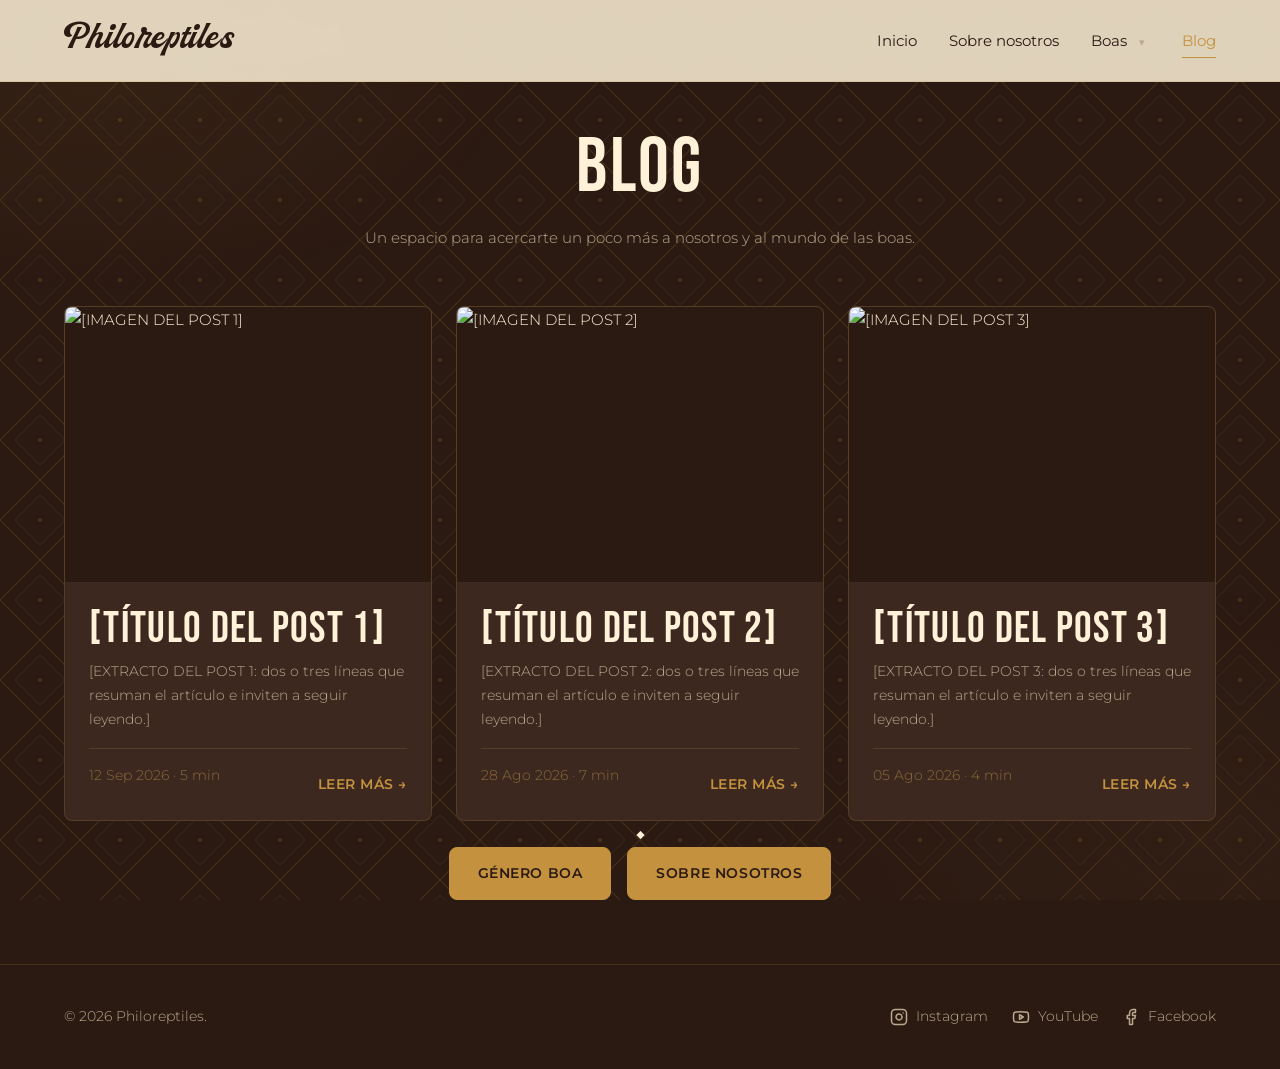
==== blog.html @ c7eabc6e "Initial commit" ====
<!DOCTYPE html>
<html lang="es">
<head>
<meta charset="UTF-8">
<meta name="viewport" content="width=device-width, initial-scale=1.0">
<title>Blog — Philoreptiles</title>
<meta name="description" content="Artículos de divulgación sobre el género Boa: taxonomía, comportamiento y fotografía de campo.">

<link rel="stylesheet" href="./css/design.css">
<link rel="stylesheet" href="./css/styles.css">
<link rel="icon" type="image/png" href="../img/favicon.png">

<style>
/* ==========================================================================
   Estilos específicos de blog.html — lo que no cubren design.css/styles.css
   ========================================================================== */

/* Línea de metadatos (fecha + tiempo de lectura) dentro de cada .card */
.card-meta {
  display: flex;
  align-items: center;
  justify-content: space-between;
  font-size: var(--fs-small);
  color: var(--accent-dim);
  border-top: 1px solid var(--border-subtle);
  padding-top: var(--space-xs);
  margin-top: var(--space-xs);
}

/*Botones del final*/
.cta-close {
  text-align: center;
}

.cta-buttons {
  display: flex;
  justify-content: center;
  align-items: center;
  gap: var(--space-sm, 1rem);
  flex-wrap: wrap;
}

</style>
</head>
<body>

<header class="main-header">
  <div class="container header-content">
    <a href="index.html" class="logo-text">Philoreptiles</a>
    <nav class="main-nav" id="main-nav">
      <ul>
        <li><a href="index.html">Inicio</a></li>
        <li><a href="sobre-nosotros.html">Sobre nosotros</a></li>
        <li class="dropdown">
          <a href="boas.html" class="nav-link">Boas</a>
          <button type="button" class="dropdown-toggle" aria-label="Abrir submenú de Boas" aria-expanded="false" aria-controls="dropdown-boas">
            <span class="arrow" aria-hidden="true">▾</span>
          </button>
          <ul class="dropdown-menu" id="dropdown-boas">
            <li><a href="boas/taxonomia.html">Taxonomía</a></li>
            <li><a href="boas/cuidados.html">Cuidados en cautiverio</a></li>
            <li><a href="boas/genetica.html">Genética</a></li>
            <li><a href="boas/morfos.html">Morfos</a></li>
            <li><a href="boas/legalidad.html">Legalidad</a></li>
          </ul>
        </li>
        <li><a href="blog.html" class="active">Blog</a></li>
      </ul>
    </nav>
    <button class="menu-toggle" aria-label="Abrir menú" aria-expanded="false">☰</button>
  </div>
</header>

<main>

  <!-- 1. HERO CORTO -->
  <section class="page-title reveal">
    <div class="container">
      <h1>Blog</h1>
      <p>Un espacio para acercarte un poco más a nosotros y al mundo de las boas.</p>
    </div>
  </section>

  <!-- 2. LISTA DE ARTÍCULOS -->
  <section>
    <div class="container">
      <div class="cards-grid stagger">

        <a href="./posts/post-1.html" class="card">
          <div class="card-image">
            <img src="https://picsum.photos/800/600?random=1" alt="[IMAGEN DEL POST 1]">
          </div>
          <div class="card-body">
            <h2>[TÍTULO DEL POST 1]</h2>
            <p>[EXTRACTO DEL POST 1: dos o tres líneas que resuman el artículo e inviten a seguir leyendo.]</p>
            <div class="card-meta">
              <span>12 Sep 2026 · 5 min</span>
              <span class="card-cta">Leer más →</span>
            </div>
          </div>
        </a>

        <a href="./posts/post-2.html" class="card">
          <div class="card-image">
            <img src="https://picsum.photos/800/600?random=2" alt="[IMAGEN DEL POST 2]">
          </div>
          <div class="card-body">
            <h2>[TÍTULO DEL POST 2]</h2>
            <p>[EXTRACTO DEL POST 2: dos o tres líneas que resuman el artículo e inviten a seguir leyendo.]</p>
            <div class="card-meta">
              <span>28 Ago 2026 · 7 min</span>
              <span class="card-cta">Leer más →</span>
            </div>
          </div>
        </a>

        <a href="./posts/post-3.html" class="card">
          <div class="card-image">
            <img src="https://picsum.photos/800/600?random=3" alt="[IMAGEN DEL POST 3]">
          </div>
          <div class="card-body">
            <h2>[TÍTULO DEL POST 3]</h2>
            <p>[EXTRACTO DEL POST 3: dos o tres líneas que resuman el artículo e inviten a seguir leyendo.]</p>
            <div class="card-meta">
              <span>05 Ago 2026 · 4 min</span>
              <span class="card-cta">Leer más →</span>
            </div>
          </div>
        </a>

      </div>
    </div>
  </section>

    <!-- 3. CIERRE CON LLAMADA A LA ACCIÓN -->
  <section class="cta-close reveal">
    <div class="container">
      <div class="block-separator" aria-hidden="true">◆</div>
      <div class="cta-buttons">
        <a href="boas.html" class="btn btn-primary">Género Boa</a>
        <a href="sobre-nosotros.html" class="btn btn-primary">Sobre nosotros</a>
      </div>
    </div>
  </section>

</main>

<footer class="main-footer">
  <div class="container footer-content">
    <p>© 2026 Philoreptiles.</p>
    <div class="social-links">
      <a href="https://www.instagram.com/philoreptiles/" rel="noopener noreferrer" target="_blank">
        <svg xmlns="http://www.w3.org/2000/svg" width="18" height="18" viewBox="0 0 24 24" fill="none" stroke="currentColor" stroke-width="2" stroke-linecap="round" stroke-linejoin="round" class="social-icon"><rect width="20" height="20" x="2" y="2" rx="5" ry="5"/><path d="M16 11.37A4 4 0 1 1 12.63 8 4 4 0 0 1 16 11.37z"/><line x1="17.5" x2="17.51" y1="6.5" y2="6.5"/></svg>
        Instagram
      </a>
      <a href="https://www.youtube.com/@philoreptiles" rel="noopener noreferrer" target="_blank">
        <svg xmlns="http://www.w3.org/2000/svg" width="18" height="18" viewBox="0 0 24 24" fill="none" stroke="currentColor" stroke-width="2" stroke-linecap="round" stroke-linejoin="round" class="social-icon"><path d="M2.5 17a24.12 24.12 0 0 1 0-10 2 2 0 0 1 1.4-1.4 49.56 49.56 0 0 1 16.2 0A2 2 0 0 1 21.5 7a24.12 24.12 0 0 1 0 10 2 2 0 0 1-1.4 1.4 49.56 49.56 0 0 1-16.2 0A2 2 0 0 1 2.5 17"/><polygon points="10 15 15 12 10 9 10 15"/></svg>
        YouTube
      </a>
      <a href="https://www.facebook.com/profile.php?id=61590517358268" rel="noopener noreferrer" target="_blank">
        <svg xmlns="http://www.w3.org/2000/svg" width="18" height="18" viewBox="0 0 24 24" fill="none" stroke="currentColor" stroke-width="2" stroke-linecap="round" stroke-linejoin="round" class="social-icon"><path d="M18 2h-3a5 5 0 0 0-5 5v3H7v4h3v8h4v-8h3l1-4h-4V7a1 1 0 0 1 1-1h3z"/></svg>
        Facebook
      </a>
    </div>
  </div>
</footer>

<script src="./js/main.js"></script>
</body>
</html>
---- css/design.css ----
@import url('https://fonts.googleapis.com/css2?family=Bebas+Neue&family=Montserrat:ital,wght@0,300;0,400;0,600;1,300&display=swap');

/* ==========================================================================
   FUENTE DE MARCA — Peach Club, solo para el logotipo "Philoreptiles"
   ========================================================================== */
@font-face {
  font-family: 'Peach Club';
  src: url('./PeachClub.ttf') format('truetype');
  font-weight: normal;
  font-style: normal;
  font-display: swap;
}

/* ==========================================================================
   === VARIABLES ===
   ========================================================================== */
:root {
  /* Colores */
  --bg: #2B1A12;
  --bg-elevated: #3D2820;
  --text: #FFF2D9;
  --text-muted: #B8A88C;
  --accent: #C4923E;
  --accent-dim: #8A6A3A;

  /* Derivados útiles */
  --border-subtle: rgba(196, 146, 62, 0.20);
  --border-strong: rgba(196, 146, 62, 0.45);
  --overlay: rgba(43, 26, 18, 0.75);
  --shadow-soft: 0 8px 24px rgba(0, 0, 0, 0.35);
  --shadow-strong: 0 16px 40px rgba(0, 0, 0, 0.55);

  /* Tipografía */
  --font-logo: 'Peach Club', 'Bebas Neue', sans-serif;
  --font-heading: 'Bebas Neue', sans-serif;
  --font-body: 'Montserrat', sans-serif;

  /* Espaciados (escala consistente) */
  --space-xs: 0.5rem;
  --space-sm: 1rem;
  --space-md: 1.5rem;
  --space-lg: 2.5rem;
  --space-xl: 4rem;
  --space-2xl: 6rem;

  /* Radios */
  --radius-sm: 4px;
  --radius-md: 8px;
  --radius-lg: 16px;

  /* Transiciones */
  --transition-fast: 0.2s ease;
  --transition-base: 0.3s ease;
  --transition-slow: 0.5s ease;

  /* Tipografía — tamaños fluidos */
  --fs-h1: clamp(2.5rem, 6vw, 5rem);
  --fs-h2: clamp(1.75rem, 3.5vw, 2.75rem);
  --fs-h3: clamp(1.25rem, 2.5vw, 1.75rem);
  --fs-body: clamp(0.95rem, 1.1vw, 1.05rem);
  --fs-small: 0.875rem;
}

/* ==========================================================================
   === RESET ===
   ========================================================================== */
*,
*::before,
*::after {
  box-sizing: border-box;
  margin: 0;
  padding: 0;
  min-width: 0;
}

/* ==========================================================================
   === FIX DE OVERFLOW HORIZONTAL ===
   Evita que el sitio se desborde lateralmente en móvil (hero, imágenes
   a sangre, contenedores flex/grid que no pueden encogerse por defecto).
   ========================================================================== */
html,
body {
  overflow-x: hidden;
  max-width: 100%;
}

html {
  scroll-behavior: smooth;
  -webkit-text-size-adjust: 100%;
}

body {
  position: relative;
  background-color: var(--bg);
  color: var(--text);
  font-family: var(--font-body);
  font-weight: 300;
  font-size: var(--fs-body);
  line-height: 1.7;
  min-height: 100vh;
  -webkit-font-smoothing: antialiased;
  text-rendering: optimizeLegibility;

  /* Textura de escamas, fija sobre todo el fondo */
  background-image: url("data:image/svg+xml,%3Csvg xmlns='http://www.w3.org/2000/svg' width='80' height='80' viewBox='0 0 80 80'%3E%3Cpath d='M40 0 L80 40 L40 80 L0 40 Z' fill='none' stroke='%23C4923E' stroke-opacity='0.15' stroke-width='1.2'/%3E%3Cpath d='M40 15 L65 40 L40 65 L15 40 Z' fill='none' stroke='%23FFF2D9' stroke-opacity='0.06' stroke-width='1'/%3E%3Ccircle cx='40' cy='40' r='2' fill='%23C4923E' fill-opacity='0.2'/%3E%3C/svg%3E");
  background-repeat: repeat;
  background-attachment: fixed;
}

/* Luz radial suave entre hojas, detrás de todo el contenido */
body::before {
  content: "";
  position: fixed;
  inset: 0;
  z-index: -1;
  pointer-events: none;
  background-image:
    radial-gradient(ellipse 55% 45% at 8% 6%, rgba(196, 146, 62, 0.07), transparent 60%),
    radial-gradient(ellipse 55% 45% at 94% 92%, rgba(138, 106, 58, 0.06), transparent 60%);
}

/* ==========================================================================
   === TIPOGRAFÍA BASE ===
   ========================================================================== */
h1, h2, h3, h4, h5, h6 {
  font-family: var(--font-heading);
  font-weight: 400;
  letter-spacing: 0.03em;
  text-transform: uppercase;
  line-height: 1.05;
  color: var(--text);
}

h1 { font-size: var(--fs-h1); }
h2 { font-size: var(--fs-h2); }
h3 { font-size: var(--fs-h3); }
h4 { font-size: 1.35rem; }
h5 { font-size: 1.1rem; }
h6 { font-size: 1rem; }

p {
  margin-bottom: var(--space-sm);
  max-width: 70ch;
}

a {
  color: var(--accent);
  text-decoration: none;
  transition: color var(--transition-fast);
}

a:hover {
  color: var(--text);
}

em, i {
  font-style: italic;
  font-family: var(--font-body);
  font-weight: 300;
}

strong, b {
  font-weight: 600;
  color: var(--text);
}

small {
  font-size: var(--fs-small);
}

blockquote {
  border-left: 3px solid var(--accent);
  padding-left: var(--space-md);
  margin: var(--space-md) 0;
  font-style: italic;
  color: var(--text-muted);
}

hr {
  border: none;
  border-top: 1px solid var(--border-subtle);
  margin: var(--space-lg) 0;
}

img {
  max-width: 100%;
  height: auto;
  display: block;
}

code, pre {
  font-family: 'Courier New', monospace;
  background: var(--bg-elevated);
  border-radius: var(--radius-sm);
  padding: 0.2em 0.4em;
  font-size: 0.9em;
}

::selection {
  background: var(--accent);
  color: var(--bg);
}

/* ==========================================================================
   === UTILIDADES MÍNIMAS ===
   ========================================================================== */
.container {
  max-width: 1200px;
  margin-inline: auto;
  padding-inline: var(--space-md);
}

.text-muted {
  color: var(--text-muted);
}

.text-accent {
  color: var(--accent);
}

.sr-only {
  position: absolute;
  width: 1px;
  height: 1px;
  padding: 0;
  margin: -1px;
  overflow: hidden;
  clip: rect(0, 0, 0, 0);
  white-space: nowrap;
  border: 0;
}
---- css/styles.css ----
/* ==========================================================================
   styles.css — Componentes reutilizables de Philoreptiles
   Depende de las variables y estilos base definidos en design.css,
   que debe cargarse ANTES que este archivo.
   ========================================================================== */

/* === NAVBAR === */
.main-header {
  position: fixed;
  top: 0;
  left: 0;
  width: 100%;
  z-index: 1000;
  /* Hueso — antes era chocolate translúcido (rgba(43,26,18,...)),
     que corresponde a --bg. Ahora usamos --text (#FFF2D9) en rgb
     literal porque rgba() no puede tomar un var() como componente. */
  background: rgba(255, 242, 217, 0.85);
  backdrop-filter: blur(10px);
  -webkit-backdrop-filter: blur(10px);
  border-bottom: 1px solid var(--border-subtle);
  transition: background-color var(--transition-base), box-shadow var(--transition-base);
}

.main-header.scrolled {
  background: rgba(255, 242, 217, 0.97);
  box-shadow: var(--shadow-soft);
}

.header-content {
  display: flex;
  justify-content: space-between;
  align-items: center;
  padding-block: 1rem;
}

.logo-text {
  font-family: var(--font-logo);
  color: var(--bg);
  font-size: 1.8rem;
  letter-spacing: 0.02em;
  text-transform: none;
  transition: color var(--transition-fast);
}

.logo-text:hover {
  color: var(--accent);
}

.main-nav > ul {
  display: flex;
  gap: 2rem;
  list-style: none;
  align-items: center;
}

.main-nav a {
  color: var(--text-muted);
  font-family: var(--font-body);
  font-weight: 400;
  font-size: 0.95rem;
  text-decoration: none;
  position: relative;
  padding: 0.5rem 0;
  transition: color var(--transition-fast);
}

.main-nav a:hover {
  color: var(--text);
}

.main-nav a.active {
  color: var(--accent);
}

.main-nav a.active::after {
  content: "";
  position: absolute;
  bottom: 0;
  left: 0;
  right: 0;
  height: 1px;
  background: var(--accent);
}

/* En desktop el nav vive directo sobre el banner (ahora hueso), sin
   panel propio de por medio, así que necesita texto oscuro. En móvil
   el <nav> se convierte en un panel flotante con fondo oscuro propio
   (más abajo, en NAVBAR — RESPONSIVE) y el texto claro original sigue
   funcionando ahí sin tocarlo. */
@media (min-width: 768px) {
  .main-nav a {
    color: var(--bg);
  }

  .main-nav a:hover {
    color: var(--accent-dim);
  }

  .main-nav a.active {
    color: var(--accent);
  }

  .dropdown-toggle {
    color: var(--bg);
  }

  .dropdown-toggle:hover,
  .dropdown-toggle[aria-expanded="true"] {
    color: var(--accent-dim);
  }
}

.dropdown {
  position: relative;
}

/* El <a> de texto ("Boas") y el <button> de la flecha son hermanos.
   Ambos inline-flex: se acomodan naturalmente uno junto al otro, como
   si fueran texto. El <ul class="dropdown-menu"> es un elemento de
   bloque normal (comportamiento por defecto de <ul>), así que cae
   SIEMPRE en su propia línea, debajo de ellos — sin necesidad de
   flex/flex-wrap en el <li> padre, que es lo que causaba el bug
   anterior (el submenú apareciendo al lado del texto). */
.dropdown > a.nav-link {
  display: inline-flex;
  align-items: center;
}

.dropdown-toggle {
  display: inline-flex;
  align-items: center;
  justify-content: center;
  background: transparent;
  border: none;
  font: inherit;
  padding: 0.5rem 0.3rem;
  margin-left: 0.2rem;
  color: var(--text-muted);
  cursor: pointer;
  transition: color var(--transition-fast);
}

.dropdown-toggle:hover,
.dropdown-toggle[aria-expanded="true"] {
  color: var(--accent);
}

.dropdown-toggle .arrow {
  font-size: 0.7em;
  display: inline-block;
  transition: transform var(--transition-fast);
}

.dropdown:hover .dropdown-toggle .arrow,
.dropdown.open .dropdown-toggle .arrow {
  transform: rotate(180deg);
}

/* === DROPDOWN MENU — base (una sola columna, siempre) === */
.dropdown-menu {
  list-style: none;
  margin: 0;
  padding: 0.5rem 0;
}

.dropdown-menu li {
  display: block;
  width: 100%;
}

.dropdown-menu a {
  display: block;
  padding: 0.7rem 1.4rem;
  color: var(--text-muted);
  font-size: 0.9rem;
  white-space: nowrap;
  transition: color var(--transition-fast), background-color var(--transition-fast);
}

.dropdown-menu a:hover {
  background: rgba(196, 146, 62, 0.10);
  color: var(--text);
}

.dropdown-menu a.active {
  color: var(--accent);
  font-weight: 600;
}

/* === DROPDOWN MENU — DESKTOP ===
   Panel flotante, una sola columna, alineado a la IZQUIERDA de
   ".dropdown" — es decir, arranca justo debajo de la palabra "Boas"
   (que es el primer hijo), no debajo de todo el bloque a+botón.
   Se abre con :hover sobre el <li> Y con la clase .open (click en
   el botón-flecha). El <a> de texto nunca controla la apertura. */
@media (min-width: 768px) {
  .dropdown-menu {
    position: absolute;
    top: 100%;
    left: 0;
    min-width: 240px;
    width: max-content;
    background: var(--bg-elevated);
    border: 1px solid var(--border-subtle);
    border-radius: var(--radius-md);
    box-shadow: var(--shadow-strong);
    z-index: 1001;
    opacity: 0;
    visibility: hidden;
    transform: translateY(-8px);
    transition: opacity var(--transition-base), visibility var(--transition-base), transform var(--transition-base);
  }

  .dropdown:hover .dropdown-menu,
  .dropdown.open .dropdown-menu {
    opacity: 1;
    visibility: visible;
    transform: translateY(0);
  }
}

/* === DROPDOWN MENU — MÓVIL ===
   Sin hover disponible: se abre/cierra ÚNICAMENTE con click en la
   flecha (clase .open añadida por JS). El <li class="dropdown">
   pasa a width:100% (en vez de encogerse al ancho de "Boas ▾" como
   los demás items) para que el submenú tenga todo el ancho del nav
   y no se comprima. Indentado y sin chrome pesado. */
@media (max-width: 767px) {
  .dropdown {
    width: 100%;
  }

  .dropdown-menu {
    position: static;
    min-width: 0;
    width: 100%;
    background: transparent;
    border: none;
    box-shadow: none;
    opacity: 1;
    visibility: visible;
    transform: none;
    display: none;
    margin-top: 0.25rem;
    padding-left: 1rem;
    border-left: 1px solid var(--border-subtle);
  }

  .dropdown.open .dropdown-menu {
    display: block;
  }

  .dropdown-menu a {
    white-space: normal;
  }
}

.menu-toggle {
  display: none;
  background: transparent;
  border: none;
  color: var(--bg);
  font-size: 1.5rem;
  cursor: pointer;
}

/* === NAVBAR — RESPONSIVE === */
@media (max-width: 767px) {
  /* El <nav> es hijo de .main-header (position: fixed), así que su
     contenedor de referencia es el propio header y NO el viewport.
     Por eso top: 100% arranca EXACTAMENTE en el borde inferior real del
     header, sin importar cuánto mida (no hay que estimar 64px, 68px, etc.
     y no hay que ajustar nada si el header cambia de altura).
     Con top: 0 el panel taparía el logo y el botón ☰ (que son texto
     oscuro sobre el fondo oscuro del panel), por eso no se usa.
     El alto es "100% del viewport menos la altura del header":
     el 100% dentro de calc() se resuelve contra el alto del header. */
  .main-nav {
    position: absolute;
    top: 100%;
    right: 0;
    z-index: 999; /* menor que .main-header (1000) */
    width: 80%;
    max-width: 320px;
    height: calc(100vh - 100%);  /* fallback */
    height: calc(100dvh - 100%); /* móviles con barra de navegador dinámica */
    background: var(--bg-elevated);
    border-left: 1px solid var(--border-subtle);
    padding: 2rem 1.5rem;
    padding-bottom: var(--space-lg);
    transform: translateX(100%);
    transition: transform var(--transition-base);
    overflow-y: auto;
  }

  .main-nav.open {
    transform: translateX(0);
  }

  .main-nav > ul {
    flex-direction: column;
    align-items: flex-start;
    gap: 1.5rem;
  }

  .menu-toggle {
    display: block;
  }
}

/* === FOOTER === */
.main-footer {
  background: var(--bg);
  border-top: 1px solid var(--border-subtle);
  padding-block: var(--space-lg);
  margin-top: var(--space-lg);
}

.footer-content {
  display: flex;
  flex-direction: column;
  gap: var(--space-sm);
  align-items: center;
  text-align: center;
}

@media (min-width: 768px) {
  .main-footer {
    margin-top: var(--space-xl);
  }

  .footer-content {
    flex-direction: row;
    justify-content: space-between;
    text-align: left;
  }
}

.main-footer p {
  color: var(--text-muted);
  font-size: var(--fs-small);
  margin: 0;
}

.social-links {
  display: flex;
  gap: var(--space-md);
  align-items: center;
}

.social-links a {
  display: inline-flex;
  align-items: center;
  gap: 0.5rem;
  color: var(--text-muted);
  font-size: var(--fs-small);
  transition: color var(--transition-fast);
}

.social-links a:hover {
  color: var(--accent);
}

.social-icon {
  stroke: currentColor;
  transition: stroke var(--transition-fast);
}

/* === BOTONES === */
.btn {
  display: inline-flex;
  align-items: center;
  justify-content: center;
  gap: 0.5rem;
  padding: 0.85rem 1.75rem;
  border-radius: var(--radius-md);
  font-family: var(--font-body);
  font-weight: 600;
  font-size: 0.9rem;
  letter-spacing: 0.04em;
  text-transform: uppercase;
  cursor: pointer;
  border: 1px solid transparent;
  transition: background-color var(--transition-base), border-color var(--transition-base), color var(--transition-base), transform var(--transition-base), box-shadow var(--transition-base);
  text-decoration: none;
}

.btn-primary {
  background: var(--accent);
  color: var(--bg);
  border-color: var(--accent);
}

.btn-primary:hover {
  background: var(--accent-dim);
  border-color: var(--accent-dim);
  color: var(--text);
  transform: translateY(-2px);
  box-shadow: var(--shadow-soft);
}

.btn-secondary {
  background: transparent;
  color: var(--text);
  border-color: var(--border-strong);
}

.btn-secondary:hover {
  border-color: var(--accent);
  color: var(--accent);
  transform: translateY(-2px);
}

.btn-outline {
  background: transparent;
  color: var(--accent);
  border: 1px solid var(--accent);
}

.btn-outline:hover {
  background: rgba(196, 146, 62, 0.12);
  color: var(--text);
}

/* === HERO CORTO (blog, boas, taxonomía, etc.) === */
.page-title {
  padding-top: calc(64px + var(--space-xl));
  padding-bottom: var(--space-lg);
  text-align: center;
}

.page-title h1 {
  font-size: var(--fs-h1);
  color: var(--text);
  margin-bottom: var(--space-sm);
}

.page-title h1 em {
  font-family: var(--font-body);
  font-style: italic;
  font-weight: 300;
  color: var(--accent);
  text-transform: none;
  letter-spacing: 0;
}

.page-title p {
  color: var(--text-muted);
  max-width: 70ch;
  margin-inline: auto;
}

/* === TARJETAS DE SUBSECCIÓN (para boas.html) === */
.cards-grid {
  display: grid;
  gap: var(--space-md);
  grid-template-columns: 1fr;
}

@media (min-width: 768px) {
  .cards-grid {
    grid-template-columns: repeat(2, 1fr);
  }
}

@media (min-width: 1024px) {
  .cards-grid {
    grid-template-columns: repeat(3, 1fr);
  }
}

.card {
  position: relative;
  display: flex;
  flex-direction: column;
  background: var(--bg-elevated);
  border: 1px solid var(--border-subtle);
  border-radius: var(--radius-md);
  overflow: hidden;
  transition: transform var(--transition-base), border-color var(--transition-base), box-shadow var(--transition-base);
  text-decoration: none;
  color: inherit;
}

.card:hover {
  transform: translateY(-4px);
  border-color: var(--border-strong);
  box-shadow: var(--shadow-soft);
}

.card-image {
  position: relative;
  aspect-ratio: 4 / 3;
  overflow: hidden;
  background: var(--bg);
}

.card-image img {
  width: 100%;
  height: 100%;
  object-fit: cover;
  transition: transform var(--transition-base);
}

.card:hover .card-image img {
  transform: scale(1.05);
}

.card-badge {
  position: absolute;
  top: 0.75rem;
  right: 0.75rem;
  background: var(--accent);
  color: var(--bg);
  font-family: var(--font-body);
  font-weight: 600;
  font-size: 0.7rem;
  letter-spacing: 0.06em;
  text-transform: uppercase;
  padding: 0.3rem 0.7rem;
  border-radius: var(--radius-sm);
}

.card-soon {
  position: absolute;
  top: 0.75rem;
  left: 0.75rem;
  background: var(--bg-elevated);
  border: 1px solid var(--border-strong);
  color: var(--text-muted);
  font-size: 0.65rem;
  letter-spacing: 0.08em;
  text-transform: uppercase;
  padding: 0.25rem 0.6rem;
  border-radius: var(--radius-sm);
}

.card-body {
  padding: var(--space-md);
  display: flex;
  flex-direction: column;
  gap: var(--space-xs);
  flex: 1;
}

.card-body h3 {
  font-size: var(--fs-h3);
  margin: 0;
}

.card-body p {
  color: var(--text-muted);
  font-size: var(--fs-small);
  margin: 0;
  flex: 1;
}

.card-cta {
  margin-top: var(--space-sm);
  color: var(--accent);
  font-size: 0.85rem;
  font-weight: 600;
  letter-spacing: 0.04em;
  text-transform: uppercase;
  transition: color var(--transition-fast);
}

.card:hover .card-cta {
  color: var(--text);
}

.card.is-soon {
  opacity: 0.85;
}

.card.is-soon img {
  opacity: 0.7;
}

.card.is-soon .card-cta {
  color: var(--text-muted);
}

/* === SISTEMA DE TABS (para taxonomía, cuidados, genética) === */
.taxonomy-layout {
  display: grid;
  gap: var(--space-lg);
  margin-top: var(--space-md);
  margin-bottom: var(--space-xl);
}

@media (min-width: 768px) {
  .taxonomy-layout {
    grid-template-columns: 260px 1fr;
  }
}

.species-nav {
  background: var(--bg-elevated);
  border: 1px solid var(--border-subtle);
  border-radius: var(--radius-md);
  padding: var(--space-sm);
  height: fit-content;
  position: sticky;
  top: 90px;
}

.species-nav h3 {
  color: var(--accent);
  font-size: 1rem;
  margin-bottom: var(--space-sm);
  padding-bottom: var(--space-xs);
  border-bottom: 1px solid var(--border-subtle);
}

.species-btn {
  width: 100%;
  text-align: left;
  padding: 0.75rem 1rem;
  background: transparent;
  border: none;
  color: var(--text-muted);
  font-family: var(--font-body);
  font-size: 0.9rem;
  cursor: pointer;
  border-radius: var(--radius-sm);
  transition: background-color var(--transition-base), color var(--transition-base);
  display: block;
  margin-bottom: 0.3rem;
}

.species-btn:hover {
  background: rgba(196, 146, 62, 0.12);
  color: var(--text);
}

.species-btn.active-tab {
  background: var(--accent);
  color: var(--bg);
  font-weight: 600;
}

.tab-panel {
  display: none;
  animation: fadeIn 0.3s ease;
}

.tab-panel.active-panel {
  display: block;
}

@keyframes fadeIn {
  from {
    opacity: 0;
    transform: translateY(8px);
  }
  to {
    opacity: 1;
    transform: translateY(0);
  }
}

.species-content {
  background: var(--bg-elevated);
  border: 1px solid var(--border-subtle);
  border-radius: var(--radius-md);
  padding: var(--space-lg);
}

.species-content h2 {
  color: var(--accent);
  margin-bottom: 0.3rem;
}

.species-content h2 em {
  font-family: var(--font-body);
  font-style: italic;
  font-weight: 300;
  color: var(--text);
  text-transform: none;
}

.species-content .subtitle {
  color: var(--text-muted);
  font-style: italic;
  font-size: 0.95rem;
  margin-bottom: var(--space-md);
}

.content-with-image {
  display: grid;
  gap: var(--space-md);
  margin-bottom: var(--space-md);
}

@media (min-width: 640px) {
  .content-with-image {
    grid-template-columns: 1fr 1fr;
    align-items: center;
  }
}

.content-with-image .text-content p {
  margin: 0;
}

.content-with-image .image-content img {
  border-radius: var(--radius-md);
  border: 1px solid var(--border-subtle);
  width: 100%;
  height: auto;
}

.species-content h3 {
  color: var(--text);
  font-size: var(--fs-h3);
  margin-top: var(--space-md);
  margin-bottom: var(--space-xs);
}

.back-link {
  display: flex;
  justify-content: center;
  margin-top: var(--space-lg);
  padding-top: var(--space-md);
  border-top: 1px solid var(--border-subtle);
  text-align: center;
}

/* === UTILIDADES DE ANIMACIÓN === */
.reveal {
  opacity: 0;
  transform: translateY(20px);
  transition: opacity 0.6s ease, transform 0.6s ease;
}

.reveal.visible {
  opacity: 1;
  transform: translateY(0);
}

.stagger > * {
  opacity: 0;
  transform: translateY(20px);
  transition: opacity 0.5s ease, transform 0.5s ease;
}

.stagger.visible > *:nth-child(1) { transition-delay: 0ms; opacity: 1; transform: translateY(0); }
.stagger.visible > *:nth-child(2) { transition-delay: 150ms; opacity: 1; transform: translateY(0); }
.stagger.visible > *:nth-child(3) { transition-delay: 300ms; opacity: 1; transform: translateY(0); }
.stagger.visible > *:nth-child(4) { transition-delay: 450ms; opacity: 1; transform: translateY(0); }
.stagger.visible > *:nth-child(5) { transition-delay: 600ms; opacity: 1; transform: translateY(0); }

/* === PREFERS-REDUCED-MOTION === */
@media (prefers-reduced-motion: reduce) {
  *, *::before, *::after {
    animation-duration: 0.01ms !important;
    transition-duration: 0.01ms !important;
  }
}
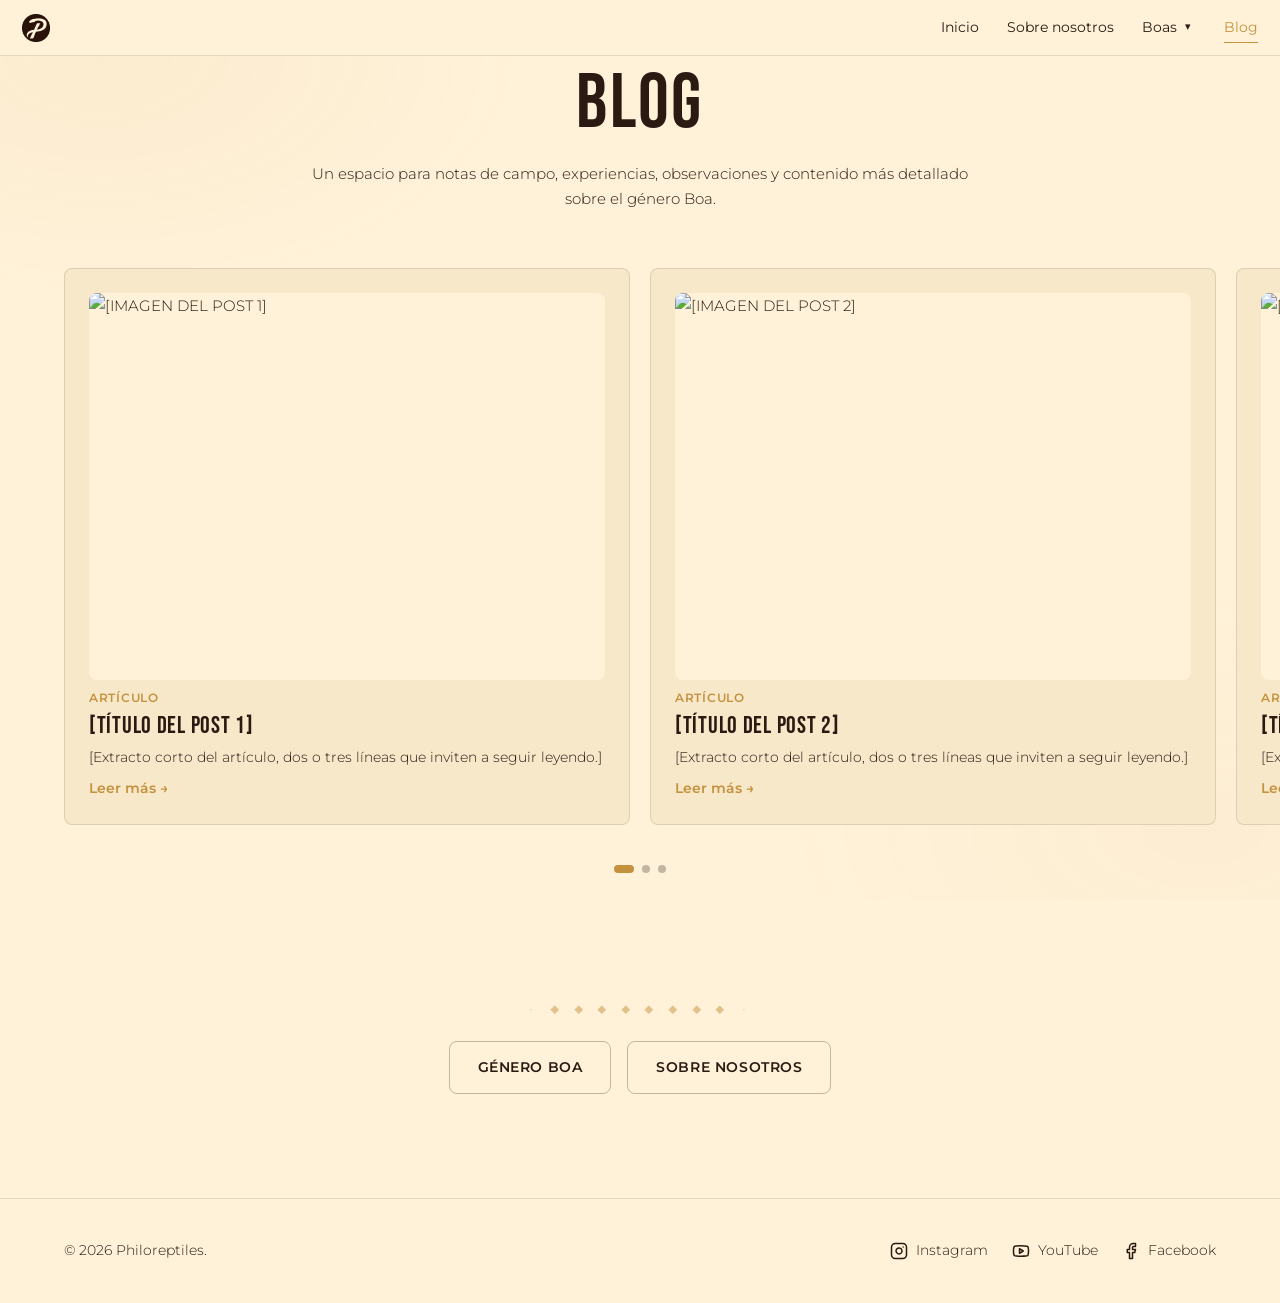
==== commit 1316a1e3: "Taxonomia" ====
--- a/blog.html
+++ b/blog.html
@@ -4,32 +4,143 @@
 <meta charset="UTF-8">
 <meta name="viewport" content="width=device-width, initial-scale=1.0">
 <title>Blog — Philoreptiles</title>
-<meta name="description" content="Artículos de divulgación sobre el género Boa: taxonomía, comportamiento y fotografía de campo.">
+<meta name="description" content="Notas de campo, experiencias y contenido de divulgación sobre el género Boa.">
+
+<link rel="icon" type="image/png" href="./img/favicon.png">
 
 <link rel="stylesheet" href="./css/design.css">
 <link rel="stylesheet" href="./css/styles.css">
-<link rel="icon" type="image/png" href="../img/favicon.png">
 
 <style>
 /* ==========================================================================
-   Estilos específicos de blog.html — lo que no cubren design.css/styles.css
+   Estilos específicos de blog.html — portada de artículos en carrusel
+   Mobile-first: base = móvil; escala con min-width 768px
+   Sigue el mismo patrón que boas.html: reutiliza el sistema de carrusel
+   de styles.css/main.js, solo ajustando el layout de las fichas y el
+   comportamiento en tablet/desktop en este <style> de página.
    ========================================================================== */
 
-/* Línea de metadatos (fecha + tiempo de lectura) dentro de cada .card */
-.card-meta {
+/* === Espacio header → título a la mitad, igual que en boas.html === */
+.page-title {
+  padding-top: calc((64px + var(--space-xl)) / 2);
+  padding-bottom: var(--space-sm);
+}
+
+/* === CARRUSEL DE ARTÍCULOS ===
+   Reutiliza .carousel-section/.carousel/.carousel-track/.carousel-item/
+   .carousel-dots (el mismo componente que "Últimos artículos" en
+   index.html), con las fichas ya en formato imagen-arriba + texto-abajo
+   que trae styles.css (.carousel-item-image, .carousel-item-eyebrow,
+   .carousel-item-title, .carousel-item-text, .carousel-item-link):
+   no hace falta reescribir ese layout interno, solo afinar bordes,
+   padding y el comportamiento de fichas visibles por breakpoint. */
+.articles-carousel {
+  padding-top: var(--space-sm);
+}
+
+/* Dots visibles en todos los tamaños: styles.css los oculta desde 768px
+   en todo el sitio (para el carrusel de index.html); aquí sí los
+   queremos siempre, con un selector más específico para no tocar
+   styles.css. */
+@media (min-width: 768px) {
+  .articles-carousel .carousel-dots {
+    display: flex;
+  }
+}
+
+/* Ficha: fondo var(--bg-elevated) ya es el valor por defecto; se afina
+   el padding, el borde y se quita la sombra por defecto (solo queda al
+   hacer hover, heredado de la regla general .carousel-item:hover). */
+.articles-carousel .carousel-item {
+  padding: var(--space-md);
+  border: 1px solid var(--border-subtle);
+  box-shadow: none;
+}
+
+.articles-carousel .carousel-item-image {
+  border-radius: var(--radius-md);
+}
+
+/* === LAYOUT DE FICHAS: alineado a la izquierda, sin centrado ===
+   Mismo criterio que boas.html: --carousel-edge alinea la primera
+   ficha con el borde del .container (max-width 1200px) aunque el
+   track vaya a sangre a todo el ancho del viewport. */
+@media (min-width: 768px) {
+  .articles-carousel .carousel-track {
+    --carousel-edge: max(var(--space-md), calc((100vw - 1200px) / 2 + var(--space-md)));
+    justify-content: flex-start;
+    padding-inline: var(--carousel-edge);
+    scroll-padding-inline: var(--carousel-edge);
+  }
+}
+
+/* TABLET (768px–1023px): 2 fichas completas + pequeño fragmento de la
+   3ra (mismo valor que usa el sistema general de carruseles del sitio,
+   restablecido aquí de forma explícita para que la página sea
+   autocontenida). */
+@media (min-width: 768px) and (max-width: 1023.98px) {
+  .articles-carousel .carousel-track {
+    --carousel-gap: 16px;
+    gap: var(--carousel-gap);
+  }
+
+  .articles-carousel .carousel-item {
+    --carousel-visible: 2.15;
+    flex: 0 0 calc((100% - (var(--carousel-visible) - 1) * var(--carousel-gap)) / var(--carousel-visible));
+    scroll-snap-align: start;
+  }
+}
+
+/* DESKTOP (1024px+): exactamente 2 fichas completas, sin fragmentos
+   laterales — igual que el carrusel de boas.html. */
+@media (min-width: 1024px) {
+  .articles-carousel .carousel-track {
+    --carousel-gap: 20px;
+    gap: var(--carousel-gap);
+  }
+
+  .articles-carousel .carousel-item {
+    --carousel-visible: 2;
+    flex: 0 0 calc((100% - var(--carousel-gap)) / var(--carousel-visible));
+    scroll-snap-align: start;
+  }
+}
+
+@media (prefers-reduced-motion: reduce) {
+  .carousel-item {
+    transition: none;
+  }
+}
+
+/* === CIERRE CON LLAMADA A LA ACCIÓN ===
+   Mismo estilo y centrado que el CTA de boas.html. */
+.cta-close {
+  padding-block: var(--space-lg);
+  text-align: center;
+}
+
+.cta-close .container {
   display: flex;
+  flex-direction: column;
   align-items: center;
-  justify-content: space-between;
-  font-size: var(--fs-small);
-  color: var(--accent-dim);
-  border-top: 1px solid var(--border-subtle);
-  padding-top: var(--space-xs);
-  margin-top: var(--space-xs);
-}
-
-/*Botones del final*/
-.cta-close {
+  width: 100%;
+}
+
+.block-separator {
+  margin-block: var(--space-md);
+  width: 100%;
   text-align: center;
+  font-size: 1rem;
+  line-height: 1;
+  letter-spacing: 0.3em;
+  color: var(--accent);
+  opacity: 0.5;
+}
+
+.block-separator::before,
+.block-separator::after {
+  content: "·";
+  margin-inline: 0.75em;
 }
 
 .cta-buttons {
@@ -38,15 +149,25 @@
   align-items: center;
   gap: var(--space-sm, 1rem);
   flex-wrap: wrap;
-}
-
+  width: 100%;
+}
+
+@media (min-width: 768px) {
+  .cta-close {
+    padding-block: var(--space-xl);
+  }
+}
 </style>
 </head>
 <body>
 
+<!-- Header sólido, idéntico al de boas.html: esta página tampoco tiene
+     hero con imagen, así que el header NO lleva .transparent. -->
 <header class="main-header">
-  <div class="container header-content">
-    <a href="index.html" class="logo-text">Philoreptiles</a>
+  <div class="header-content">
+    <a href="index.html" class="logo-link" aria-label="Philoreptiles">
+      <img src="./img/logo.png" alt="Philoreptiles" class="logo-img" width="180" height="180">
+    </a>
     <nav class="main-nav" id="main-nav">
       <ul>
         <li><a href="index.html">Inicio</a></li>
@@ -77,68 +198,63 @@
   <section class="page-title reveal">
     <div class="container">
       <h1>Blog</h1>
-      <p>Un espacio para acercarte un poco más a nosotros y al mundo de las boas.</p>
+      <p>Un espacio para notas de campo, experiencias, observaciones y contenido más detallado sobre el género Boa.</p>
     </div>
   </section>
 
-  <!-- 2. LISTA DE ARTÍCULOS -->
-  <section>
-    <div class="container">
-      <div class="cards-grid stagger">
-
-        <a href="./posts/post-1.html" class="card">
-          <div class="card-image">
-            <img src="https://picsum.photos/800/600?random=1" alt="[IMAGEN DEL POST 1]">
+  <!-- 2. CARRUSEL DE ARTÍCULOS (mismo componente de carrusel que boas.html
+       y que "Últimos artículos" en index.html; aquí la imagen va arriba y
+       el texto debajo, formato tarjeta clásica. Sin data-carousel-align:
+       modo "start" por defecto, sin centrado ni loop — el usuario llega
+       al último artículo y ahí se detiene el scroll. -->
+  <section class="carousel-section articles-carousel reveal" role="region" aria-label="Artículos del blog">
+    <div class="carousel" role="region" aria-label="Explorar artículos del blog">
+      <div class="carousel-track" aria-label="Fichas de artículos" tabindex="0">
+
+        <a href="./posts/post-1.html" class="carousel-item">
+          <div class="carousel-item-image">
+            <img src="https://picsum.photos/seed/philoreptiles1/600/450" alt="[IMAGEN DEL POST 1]">
           </div>
-          <div class="card-body">
-            <h2>[TÍTULO DEL POST 1]</h2>
-            <p>[EXTRACTO DEL POST 1: dos o tres líneas que resuman el artículo e inviten a seguir leyendo.]</p>
-            <div class="card-meta">
-              <span>12 Sep 2026 · 5 min</span>
-              <span class="card-cta">Leer más →</span>
-            </div>
+          <span class="carousel-item-eyebrow">Artículo</span>
+          <h3 class="carousel-item-title">[Título del post 1]</h3>
+          <p class="carousel-item-text">[Extracto corto del artículo, dos o tres líneas que inviten a seguir leyendo.]</p>
+          <span class="carousel-item-link">Leer más →</span>
+        </a>
+
+        <a href="./posts/post-2.html" class="carousel-item">
+          <div class="carousel-item-image">
+            <img src="https://picsum.photos/seed/philoreptiles2/600/450" alt="[IMAGEN DEL POST 2]">
           </div>
+          <span class="carousel-item-eyebrow">Artículo</span>
+          <h3 class="carousel-item-title">[Título del post 2]</h3>
+          <p class="carousel-item-text">[Extracto corto del artículo, dos o tres líneas que inviten a seguir leyendo.]</p>
+          <span class="carousel-item-link">Leer más →</span>
         </a>
 
-        <a href="./posts/post-2.html" class="card">
-          <div class="card-image">
-            <img src="https://picsum.photos/800/600?random=2" alt="[IMAGEN DEL POST 2]">
+        <a href="./posts/post-3.html" class="carousel-item">
+          <div class="carousel-item-image">
+            <img src="https://picsum.photos/seed/philoreptiles3/600/450" alt="[IMAGEN DEL POST 3]">
           </div>
-          <div class="card-body">
-            <h2>[TÍTULO DEL POST 2]</h2>
-            <p>[EXTRACTO DEL POST 2: dos o tres líneas que resuman el artículo e inviten a seguir leyendo.]</p>
-            <div class="card-meta">
-              <span>28 Ago 2026 · 7 min</span>
-              <span class="card-cta">Leer más →</span>
-            </div>
-          </div>
+          <span class="carousel-item-eyebrow">Artículo</span>
+          <h3 class="carousel-item-title">[Título del post 3]</h3>
+          <p class="carousel-item-text">[Extracto corto del artículo, dos o tres líneas que inviten a seguir leyendo.]</p>
+          <span class="carousel-item-link">Leer más →</span>
         </a>
 
-        <a href="./posts/post-3.html" class="card">
-          <div class="card-image">
-            <img src="https://picsum.photos/800/600?random=3" alt="[IMAGEN DEL POST 3]">
-          </div>
-          <div class="card-body">
-            <h2>[TÍTULO DEL POST 3]</h2>
-            <p>[EXTRACTO DEL POST 3: dos o tres líneas que resuman el artículo e inviten a seguir leyendo.]</p>
-            <div class="card-meta">
-              <span>05 Ago 2026 · 4 min</span>
-              <span class="card-cta">Leer más →</span>
-            </div>
-          </div>
-        </a>
-
       </div>
-    </div>
+      <div class="carousel-dots"></div>
+    </div>
+    <!-- Sin loop: scroll-snap normal, sin clones ni reposicionamiento de
+         scrollLeft. Los dots reflejan siempre el artículo activo, de 1 a 3. -->
   </section>
 
-    <!-- 3. CIERRE CON LLAMADA A LA ACCIÓN -->
+  <!-- 3. CIERRE CON LLAMADA A LA ACCIÓN -->
   <section class="cta-close reveal">
     <div class="container">
-      <div class="block-separator" aria-hidden="true">◆</div>
+      <div class="block-separator" aria-hidden="true">◆ ◆ ◆ ◆ ◆ ◆ ◆ ◆</div>
       <div class="cta-buttons">
-        <a href="boas.html" class="btn btn-primary">Género Boa</a>
-        <a href="sobre-nosotros.html" class="btn btn-primary">Sobre nosotros</a>
+        <a href="boas.html" class="btn btn-secondary">Género Boa</a>
+        <a href="sobre-nosotros.html" class="btn btn-secondary">Sobre nosotros</a>
       </div>
     </div>
   </section>
--- a/css/design.css
+++ b/css/design.css
@@ -13,22 +13,24 @@
 
 /* ==========================================================================
    === VARIABLES ===
+   MODO CLARO: --bg y --text intercambian sus valores originales (fondo
+   hueso, texto chocolate); --accent y --accent-dim se mantienen igual.
    ========================================================================== */
 :root {
   /* Colores */
-  --bg: #2B1A12;
-  --bg-elevated: #3D2820;
-  --text: #FFF2D9;
-  --text-muted: #B8A88C;
+  --bg: #FFF2D9;
+  --bg-elevated: #F7E8CA;
+  --text: #2B1A12;
+  --text-muted: #2B1A12;
   --accent: #C4923E;
   --accent-dim: #8A6A3A;
 
-  /* Derivados útiles */
-  --border-subtle: rgba(196, 146, 62, 0.20);
-  --border-strong: rgba(196, 146, 62, 0.45);
-  --overlay: rgba(43, 26, 18, 0.75);
-  --shadow-soft: 0 8px 24px rgba(0, 0, 0, 0.35);
-  --shadow-strong: 0 16px 40px rgba(0, 0, 0, 0.55);
+  /* Derivados útiles — bordes y sombras recalculados en tono chocolate para modo claro */
+  --border-subtle: rgba(43, 26, 18, 0.12);
+  --border-strong: rgba(43, 26, 18, 0.28);
+  --overlay: rgba(43, 26, 18, 0.55);
+  --shadow-soft: 0 8px 24px rgba(43, 26, 18, 0.08);
+  --shadow-strong: 0 16px 40px rgba(43, 26, 18, 0.12);
 
   /* Tipografía */
   --font-logo: 'Peach Club', 'Bebas Neue', sans-serif;
@@ -100,14 +102,12 @@
   min-height: 100vh;
   -webkit-font-smoothing: antialiased;
   text-rendering: optimizeLegibility;
-
-  /* Textura de escamas, fija sobre todo el fondo */
-  background-image: url("data:image/svg+xml,%3Csvg xmlns='http://www.w3.org/2000/svg' width='80' height='80' viewBox='0 0 80 80'%3E%3Cpath d='M40 0 L80 40 L40 80 L0 40 Z' fill='none' stroke='%23C4923E' stroke-opacity='0.15' stroke-width='1.2'/%3E%3Cpath d='M40 15 L65 40 L40 65 L15 40 Z' fill='none' stroke='%23FFF2D9' stroke-opacity='0.06' stroke-width='1'/%3E%3Ccircle cx='40' cy='40' r='2' fill='%23C4923E' fill-opacity='0.2'/%3E%3C/svg%3E");
-  background-repeat: repeat;
-  background-attachment: fixed;
-}
-
-/* Luz radial suave entre hojas, detrás de todo el contenido */
+  /* MODO CLARO: se elimina la textura de escamas; el fondo es ahora un
+     color plano hueso (var(--bg)), sin background-image de patrón. */
+}
+
+/* MODO CLARO: reemplaza el patrón de escamas por dos luces radiales
+   doradas muy sutiles en las esquinas, detrás de todo el contenido. */
 body::before {
   content: "";
   position: fixed;
@@ -115,8 +115,8 @@
   z-index: -1;
   pointer-events: none;
   background-image:
-    radial-gradient(ellipse 55% 45% at 8% 6%, rgba(196, 146, 62, 0.07), transparent 60%),
-    radial-gradient(ellipse 55% 45% at 94% 92%, rgba(138, 106, 58, 0.06), transparent 60%);
+    radial-gradient(ellipse 55% 45% at 8% 6%, rgba(196, 146, 62, 0.06), transparent 60%),
+    radial-gradient(ellipse 55% 45% at 94% 92%, rgba(196, 146, 62, 0.04), transparent 60%);
 }
 
 /* ==========================================================================
@@ -196,9 +196,10 @@
   font-size: 0.9em;
 }
 
+/* MODO CLARO: texto chocolate sobre dorado para mantener contraste en la selección */
 ::selection {
   background: var(--accent);
-  color: var(--bg);
+  color: var(--text);
 }
 
 /* ==========================================================================
--- a/css/styles.css
+++ b/css/styles.css
@@ -4,39 +4,128 @@
    que debe cargarse ANTES que este archivo.
    ========================================================================== */
 
-/* === NAVBAR === */
+/* === SCROLL SUAVE Y PREFERS-REDUCED-MOTION === */
+html {
+  scroll-behavior: smooth;
+}
+
+@media (prefers-reduced-motion: reduce) {
+  html {
+    scroll-behavior: auto;
+  }
+}
+
+/* === NAVBAR — ESTILO APPLE ===
+   HEADER APPLE: delgado (48px móvil / 56px desktop), símbolo de marca a la
+   izquierda y menú a la derecha, con espacio vacío al centro.
+   El estado BASE es sólido (hueso translúcido + blur), que es el que usan
+   las páginas sin .hero. En el index el <header> lleva además la clase
+   .transparent desde el HTML (evita el parpadeo antes de que cargue el JS)
+   y main.js la quita al hacer scroll. */
 .main-header {
   position: fixed;
   top: 0;
   left: 0;
   width: 100%;
+  height: 48px;
   z-index: 1000;
-  /* Hueso — antes era chocolate translúcido (rgba(43,26,18,...)),
-     que corresponde a --bg. Ahora usamos --text (#FFF2D9) en rgb
-     literal porque rgba() no puede tomar un var() como componente. */
-  background: rgba(255, 242, 217, 0.85);
+  background: rgba(255, 242, 217, 0.92);
   backdrop-filter: blur(10px);
   -webkit-backdrop-filter: blur(10px);
   border-bottom: 1px solid var(--border-subtle);
-  transition: background-color var(--transition-base), box-shadow var(--transition-base);
-}
-
+  transition: background-color var(--transition-base), border-color var(--transition-base);
+}
+
+@media (min-width: 768px) {
+  .main-header {
+    height: 56px;
+  }
+}
+
+/* HEADER APPLE: estado con scroll (y estado permanente en páginas sin .hero):
+   fondo hueso sólido con blur y borde inferior sutil. */
 .main-header.scrolled {
-  background: rgba(255, 242, 217, 0.97);
-  box-shadow: var(--shadow-soft);
-}
-
-.header-content {
+  background: rgba(255, 242, 217, 0.92);
+  backdrop-filter: blur(10px);
+  -webkit-backdrop-filter: blur(10px);
+  border-bottom: 1px solid var(--border-subtle);
+}
+
+/* HEADER APPLE: estado transparente sobre el hero oscuro del index.
+   Textos y logo en hueso claro (var(--bg)); el logo se invierte a blanco
+   con filter. Se excluye .menu-open: con el panel móvil abierto el header
+   vuelve a ser sólido para que el logo y el botón se lean sobre el panel. */
+.main-header.transparent:not(.menu-open) {
+  background: transparent;
+  backdrop-filter: none;
+  -webkit-backdrop-filter: none;
+  border-bottom-color: transparent;
+}
+
+.main-header.transparent:not(.menu-open) .logo-img {
+  filter: brightness(0) invert(1);
+}
+
+.main-header.transparent:not(.menu-open) .logo-text,
+.main-header.transparent:not(.menu-open) .main-nav > ul > li > a,
+.main-header.transparent:not(.menu-open) .dropdown-toggle,
+.main-header.transparent:not(.menu-open) .menu-toggle {
+  color: var(--bg);
+}
+
+.main-header.transparent:not(.menu-open) .logo-text:hover,
+.main-header.transparent:not(.menu-open) .main-nav > ul > li > a:hover,
+.main-header.transparent:not(.menu-open) .main-nav > ul > li > a.active,
+.main-header.transparent:not(.menu-open) .dropdown-toggle:hover,
+.main-header.transparent:not(.menu-open) .dropdown-toggle[aria-expanded="true"] {
+  color: var(--accent);
+}
+
+/* HEADER APPLE: contenedor a casi todo el ancho (padding lateral de 22px),
+   sin el límite de 1200px de .container. Extremos izquierda/derecha. */
+.main-header .header-content {
   display: flex;
   justify-content: space-between;
   align-items: center;
-  padding-block: 1rem;
-}
-
+  height: 100%;
+  max-width: none;
+  margin-inline: 0;
+  padding-block: 0;
+  padding-inline: 22px;
+}
+
+/* HEADER APPLE: logo = solo el símbolo cuadrado (24px móvil / 28px desktop). */
+.logo-link {
+  display: inline-flex;
+  align-items: center;
+  height: 100%;
+  flex-shrink: 0;
+}
+
+.logo-img {
+  height: 24px;
+  width: auto;
+  max-width: none;
+  aspect-ratio: 1 / 1;
+  object-fit: contain;
+  transition: filter var(--transition-fast), opacity var(--transition-fast);
+}
+
+.logo-link:hover .logo-img {
+  opacity: 0.8;
+}
+
+@media (min-width: 768px) {
+  .logo-img {
+    height: 28px;
+  }
+}
+
+/* Compatibilidad: páginas que aún no migraron al logo de imagen. */
 .logo-text {
   font-family: var(--font-logo);
-  color: var(--bg);
-  font-size: 1.8rem;
+  color: var(--text);
+  font-size: 1.6rem;
   letter-spacing: 0.02em;
   text-transform: none;
   transition: color var(--transition-fast);
@@ -46,18 +135,21 @@
   color: var(--accent);
 }
 
+/* HEADER APPLE: items del menú — Montserrat 400, sentence case,
+   sin bordes ni fondo; hover dorado; subrayado dorado solo en .active. */
 .main-nav > ul {
   display: flex;
-  gap: 2rem;
+  gap: 28px;
   list-style: none;
   align-items: center;
 }
 
 .main-nav a {
-  color: var(--text-muted);
+  color: var(--text);
   font-family: var(--font-body);
   font-weight: 400;
   font-size: 0.95rem;
+  text-transform: none;
   text-decoration: none;
   position: relative;
   padding: 0.5rem 0;
@@ -65,7 +157,7 @@
 }
 
 .main-nav a:hover {
-  color: var(--text);
+  color: var(--accent);
 }
 
 .main-nav a.active {
@@ -82,31 +174,26 @@
   background: var(--accent);
 }
 
-/* En desktop el nav vive directo sobre el banner (ahora hueso), sin
-   panel propio de por medio, así que necesita texto oscuro. En móvil
-   el <nav> se convierte en un panel flotante con fondo oscuro propio
-   (más abajo, en NAVBAR — RESPONSIVE) y el texto claro original sigue
-   funcionando ahí sin tocarlo. */
+/* HEADER APPLE (desktop): el nav ocupa toda la altura del header para que
+   el submenú de "Boas" arranque justo en el borde inferior del header. */
 @media (min-width: 768px) {
+  .main-nav {
+    height: 100%;
+  }
+
+  .main-nav > ul {
+    height: 100%;
+    align-items: stretch;
+  }
+
+  .main-nav > ul > li {
+    display: flex;
+    align-items: center;
+  }
+
   .main-nav a {
-    color: var(--bg);
-  }
-
-  .main-nav a:hover {
-    color: var(--accent-dim);
-  }
-
-  .main-nav a.active {
-    color: var(--accent);
-  }
-
-  .dropdown-toggle {
-    color: var(--bg);
-  }
-
-  .dropdown-toggle:hover,
-  .dropdown-toggle[aria-expanded="true"] {
-    color: var(--accent-dim);
+    font-size: 0.85rem;
+    padding: 0.25rem 0;
   }
 }
 
@@ -115,12 +202,11 @@
 }
 
 /* El <a> de texto ("Boas") y el <button> de la flecha son hermanos.
-   Ambos inline-flex: se acomodan naturalmente uno junto al otro, como
+   Ambos inline-flex: se acomodan naturally uno junto al otro, como
    si fueran texto. El <ul class="dropdown-menu"> es un elemento de
    bloque normal (comportamiento por defecto de <ul>), así que cae
-   SIEMPRE en su propia línea, debajo de ellos — sin necesidad de
-   flex/flex-wrap en el <li> padre, que es lo que causaba el bug
-   anterior (el submenú apareciendo al lado del texto). */
+   SIEMPRE en su propia línea, debajo de ellos (en móvil). En desktop
+   el <li> es flex y el submenú es absoluto, así que no interfiere. */
 .dropdown > a.nav-link {
   display: inline-flex;
   align-items: center;
@@ -130,12 +216,13 @@
   display: inline-flex;
   align-items: center;
   justify-content: center;
+  vertical-align: middle;
   background: transparent;
   border: none;
   font: inherit;
   padding: 0.5rem 0.3rem;
   margin-left: 0.2rem;
-  color: var(--text-muted);
+  color: var(--text);
   cursor: pointer;
   transition: color var(--transition-fast);
 }
@@ -168,18 +255,20 @@
   width: 100%;
 }
 
+/* HEADER APPLE: texto chocolate sobre el panel beige (también con el header transparente). */
 .dropdown-menu a {
   display: block;
   padding: 0.7rem 1.4rem;
-  color: var(--text-muted);
+  color: var(--text);
   font-size: 0.9rem;
   white-space: nowrap;
+  overflow-wrap: normal;
   transition: color var(--transition-fast), background-color var(--transition-fast);
 }
 
 .dropdown-menu a:hover {
   background: rgba(196, 146, 62, 0.10);
-  color: var(--text);
+  color: var(--accent);
 }
 
 .dropdown-menu a.active {
@@ -188,17 +277,21 @@
 }
 
 /* === DROPDOWN MENU — DESKTOP ===
-   Panel flotante, una sola columna, alineado a la IZQUIERDA de
-   ".dropdown" — es decir, arranca justo debajo de la palabra "Boas"
-   (que es el primer hijo), no debajo de todo el bloque a+botón.
+   Panel flotante alineado a la derecha de ".dropdown" (right: 0),
+   lo que garantiza que se despliegue hacia la izquierda del elemento
+   y mantenga al menos 22px de margen con el borde derecho de la ventana.
    Se abre con :hover sobre el <li> Y con la clase .open (click en
-   el botón-flecha). El <a> de texto nunca controla la apertura. */
+   el botón-flecha). El <a> de texto nunca controla la apertura.
+   MODO CLARO: fondo beige elevado (var(--bg-elevated)) con borde y
+   sombra chocolate sutiles. */
 @media (min-width: 768px) {
   .dropdown-menu {
     position: absolute;
     top: 100%;
-    left: 0;
-    min-width: 240px;
+    right: 0;
+    left: auto;
+    min-width: 260px;
+    max-width: calc(100vw - 44px);
     width: max-content;
     background: var(--bg-elevated);
     border: 1px solid var(--border-subtle);
@@ -222,9 +315,8 @@
 /* === DROPDOWN MENU — MÓVIL ===
    Sin hover disponible: se abre/cierra ÚNICAMENTE con click en la
    flecha (clase .open añadida por JS). El <li class="dropdown">
-   pasa a width:100% (en vez de encogerse al ancho de "Boas ▾" como
-   los demás items) para que el submenú tenga todo el ancho del nav
-   y no se comprima. Indentado y sin chrome pesado. */
+   pasa a width:100% para que el submenú tenga todo el ancho del panel.
+   HEADER APPLE: submenú indentado dentro del panel. */
 @media (max-width: 767px) {
   .dropdown {
     width: 100%;
@@ -241,8 +333,9 @@
     visibility: visible;
     transform: none;
     display: none;
-    margin-top: 0.25rem;
-    padding-left: 1rem;
+    margin-top: 0;
+    margin-bottom: 0.5rem;
+    padding: 0 0 0 1rem;
     border-left: 1px solid var(--border-subtle);
   }
 
@@ -252,59 +345,128 @@
 
   .dropdown-menu a {
     white-space: normal;
-  }
-}
-
+    padding: 0.65rem 0.75rem;
+  }
+}
+
+/* HEADER APPLE: botón hamburguesa a la derecha (solo móvil), alto completo
+   del header para un área táctil cómoda. .transparent lo vuelve claro
+   (ver bloque .main-header.transparent más arriba). */
 .menu-toggle {
   display: none;
   background: transparent;
   border: none;
-  color: var(--bg);
+  color: var(--text);
   font-size: 1.5rem;
+  line-height: 1;
+  height: 100%;
+  padding: 0 0 0 var(--space-sm);
   cursor: pointer;
-}
-
-/* === NAVBAR — RESPONSIVE === */
+  transition: color var(--transition-fast);
+}
+
+.menu-toggle:hover {
+  color: var(--accent);
+}
+
+/* HEADER APPLE: fondo oscurecido detrás del panel móvil. Lo crea main.js
+   (div.nav-backdrop) y solo existe visualmente en móvil. */
+.nav-backdrop {
+  display: none;
+}
+
+/* === NAVBAR — RESPONSIVE (móvil) ===
+   HEADER APPLE: el panel se despliega desde arriba, a todo el ancho, con
+   fondo hueso sólido. Animación de ~300ms: revelado desde arriba (clip-path)
+   + fade + ligero deslizamiento. Va por debajo del header (z-index 999 < 1000).
+   Al estar dentro del header (position: fixed), top: 100% arranca en su
+   borde inferior real y la altura máxima se calcula contra su alto. */
 @media (max-width: 767px) {
-  /* El <nav> es hijo de .main-header (position: fixed), así que su
-     contenedor de referencia es el propio header y NO el viewport.
-     Por eso top: 100% arranca EXACTAMENTE en el borde inferior real del
-     header, sin importar cuánto mida (no hay que estimar 64px, 68px, etc.
-     y no hay que ajustar nada si el header cambia de altura).
-     Con top: 0 el panel taparía el logo y el botón ☰ (que son texto
-     oscuro sobre el fondo oscuro del panel), por eso no se usa.
-     El alto es "100% del viewport menos la altura del header":
-     el 100% dentro de calc() se resuelve contra el alto del header. */
   .main-nav {
     position: absolute;
     top: 100%;
-    right: 0;
-    z-index: 999; /* menor que .main-header (1000) */
-    width: 80%;
-    max-width: 320px;
-    height: calc(100vh - 100%);  /* fallback */
-    height: calc(100dvh - 100%); /* móviles con barra de navegador dinámica */
-    background: var(--bg-elevated);
-    border-left: 1px solid var(--border-subtle);
-    padding: 2rem 1.5rem;
-    padding-bottom: var(--space-lg);
-    transform: translateX(100%);
-    transition: transform var(--transition-base);
+    left: 0;
+    z-index: 999;
+    width: 100%;
+    max-height: calc(100vh - 100%);  /* fallback */
+    max-height: calc(100dvh - 100%); /* móviles con barra de navegador dinámica */
     overflow-y: auto;
+    background: var(--bg);
+    border-bottom: 1px solid var(--border-subtle);
+    padding: var(--space-xs) var(--space-md) var(--space-md);
+    clip-path: inset(0 0 100% 0);
+    opacity: 0;
+    visibility: hidden;
+    transform: translateY(-8px);
+    transition:
+      clip-path var(--transition-base),
+      opacity var(--transition-base),
+      transform var(--transition-base),
+      visibility 0s linear 0.3s;
   }
 
   .main-nav.open {
-    transform: translateX(0);
-  }
-
+    clip-path: inset(0);
+    opacity: 1;
+    visibility: visible;
+    transform: translateY(0);
+    transition-delay: 0s;
+  }
+
+  /* Items en una sola columna, alineados a la izquierda, con aire. */
   .main-nav > ul {
     flex-direction: column;
-    align-items: flex-start;
-    gap: 1.5rem;
+    align-items: stretch;
+    gap: 0;
+  }
+
+  .main-nav > ul > li {
+    width: 100%;
+    border-bottom: 1px solid var(--border-subtle);
+  }
+
+  .main-nav > ul > li:last-child {
+    border-bottom: none;
+  }
+
+  .main-nav > ul > li > a {
+    display: inline-block;
+    padding: 0.85rem 0;
+  }
+
+  .dropdown-toggle {
+    padding: 0.85rem 0.75rem;
   }
 
   .menu-toggle {
+    display: flex;
+    align-items: center;
+  }
+
+  /* Con el panel abierto el header es sólido (aunque esté en .transparent). */
+  .main-header.menu-open {
+    background: var(--bg);
+    backdrop-filter: none;
+    -webkit-backdrop-filter: none;
+    border-bottom-color: var(--border-subtle);
+  }
+
+  /* Fondo de pantalla oscurecido detrás del panel (por debajo del header). */
+  .nav-backdrop {
     display: block;
+    position: fixed;
+    inset: 0;
+    z-index: 900;
+    background: var(--overlay);
+    opacity: 0;
+    visibility: hidden;
+    transition: opacity var(--transition-base), visibility 0s linear 0.3s;
+  }
+
+  .nav-backdrop.visible {
+    opacity: 1;
+    visibility: visible;
+    transition-delay: 0s;
   }
 }
 
@@ -313,7 +475,9 @@
   background: var(--bg);
   border-top: 1px solid var(--border-subtle);
   padding-block: var(--space-lg);
-  margin-top: var(--space-lg);
+  /* Antes --space-lg: sumado al padding del cierre CTA se sentía como un
+     doble espacio antes del footer. Se baja un escalón en móvil. */
+  margin-top: var(--space-md);
 }
 
 .footer-content {
@@ -325,8 +489,9 @@
 }
 
 @media (min-width: 768px) {
+  /* Antes --space-xl: reducción moderada en desktop (xl → lg). */
   .main-footer {
-    margin-top: var(--space-xl);
+    margin-top: var(--space-lg);
   }
 
   .footer-content {
@@ -385,16 +550,18 @@
   text-decoration: none;
 }
 
+/* MODO CLARO: dorado con texto chocolate (contraste sobre el acento);
+   el hover pasa a un dorado más oscuro con texto claro. */
 .btn-primary {
   background: var(--accent);
+  color: var(--text);
+  border-color: var(--accent);
+}
+
+.btn-primary:hover {
+  background: #A87B2E;
+  border-color: #A87B2E;
   color: var(--bg);
-  border-color: var(--accent);
-}
-
-.btn-primary:hover {
-  background: var(--accent-dim);
-  border-color: var(--accent-dim);
-  color: var(--text);
   transform: translateY(-2px);
   box-shadow: var(--shadow-soft);
 }
@@ -469,6 +636,7 @@
   }
 }
 
+/* MODO CLARO: superficie elevada beige (var(--bg-elevated)) con borde chocolate sutil. */
 .card {
   position: relative;
   display: flex;
@@ -506,12 +674,13 @@
   transform: scale(1.05);
 }
 
+/* MODO CLARO: texto chocolate sobre el badge dorado (mismo criterio que .btn-primary). */
 .card-badge {
   position: absolute;
   top: 0.75rem;
   right: 0.75rem;
   background: var(--accent);
-  color: var(--bg);
+  color: var(--text);
   font-family: var(--font-body);
   font-weight: 600;
   font-size: 0.7rem;
@@ -634,22 +803,28 @@
   color: var(--text);
 }
 
+/* MODO CLARO: texto chocolate sobre el estado activo dorado (mismo criterio que .card-badge). */
 .species-btn.active-tab {
   background: var(--accent);
-  color: var(--bg);
+  color: var(--text);
   font-weight: 600;
 }
 
 .tab-panel {
   display: none;
-  animation: fadeIn 0.3s ease;
 }
 
 .tab-panel.active-panel {
   display: block;
-}
-
-@keyframes fadeIn {
+  animation: tabEnter 350ms cubic-bezier(0.4, 0, 0.2, 1) both;
+}
+
+.tab-panel.tab-panel--leaving {
+  display: block;
+  animation: tabLeave 180ms cubic-bezier(0.4, 0, 0.2, 1) both;
+}
+
+@keyframes tabEnter {
   from {
     opacity: 0;
     transform: translateY(8px);
@@ -657,6 +832,24 @@
   to {
     opacity: 1;
     transform: translateY(0);
+  }
+}
+
+@keyframes tabLeave {
+  from {
+    opacity: 1;
+    transform: translateY(0);
+  }
+  to {
+    opacity: 0;
+    transform: translateY(-8px);
+  }
+}
+
+@media (prefers-reduced-motion: reduce) {
+  .tab-panel.active-panel,
+  .tab-panel.tab-panel--leaving {
+    animation: none;
   }
 }
 
@@ -667,11 +860,6 @@
   padding: var(--space-lg);
 }
 
-.species-content h2 {
-  color: var(--accent);
-  margin-bottom: 0.3rem;
-}
-
 .species-content h2 em {
   font-family: var(--font-body);
   font-style: italic;
@@ -685,6 +873,182 @@
   font-style: italic;
   font-size: 0.95rem;
   margin-bottom: var(--space-md);
+}
+
+/* ==========================================================================
+   === PRESENTACIÓN EDITORIAL DE ESPECIE (taxonomía) ===
+   Hero de especie + ficha de datos clave + texto a ancho de lectura +
+   bloque secundario opcional. Vive dentro de .tab-panel / .species-content.
+   ========================================================================== */
+
+/* --- 1. Hero de especie: imagen a sangre dentro del panel, con nombre
+   científico y común superpuestos sobre un degradado inferior. --- */
+.species-hero {
+  position: relative;
+  overflow: hidden;
+  aspect-ratio: 4 / 3;
+  background: var(--bg);
+  margin: calc(var(--space-lg) * -1) calc(var(--space-lg) * -1) var(--space-lg);
+  border-radius: var(--radius-md) var(--radius-md) 0 0;
+}
+
+@media (min-width: 768px) {
+  .species-hero {
+    aspect-ratio: 16 / 9;
+  }
+}
+
+@media (min-width: 1024px) {
+  .species-hero {
+    max-height: 480px;
+  }
+}
+
+.species-hero img {
+  width: 100%;
+  height: 100%;
+  object-fit: cover;
+  object-position: center;
+}
+
+.species-hero-overlay {
+  position: absolute;
+  inset: auto 0 0 0;
+  padding: var(--space-md);
+  background: linear-gradient(to top, var(--overlay) 0%, transparent 100%);
+  display: flex;
+  flex-direction: column;
+  gap: 0.2rem;
+}
+
+.species-name {
+  margin: 0;
+  color: #FFF2D9;
+  text-shadow: 0 2px 10px rgba(0, 0, 0, 0.45);
+}
+
+.species-common {
+  margin: 0;
+  color: rgba(255, 242, 217, 0.85);
+  font-family: var(--font-body);
+  font-style: italic;
+  font-weight: 300;
+  font-size: 0.95rem;
+  text-shadow: 0 1px 6px rgba(0, 0, 0, 0.45);
+}
+
+/* --- 2. Ficha de datos clave: línea editorial sin tarjetas ni fondos. --- */
+.species-facts {
+  display: flex;
+  flex-direction: column;
+  gap: var(--space-sm);
+  margin: 0 0 var(--space-lg);
+  padding-block: var(--space-sm);
+  border-top: 1px solid var(--border-subtle);
+  border-bottom: 1px solid var(--border-subtle);
+}
+
+@media (min-width: 768px) {
+  .species-facts {
+    flex-direction: row;
+    flex-wrap: wrap;
+    column-gap: var(--space-xl);
+    row-gap: var(--space-sm);
+  }
+}
+
+.species-facts > div {
+  display: flex;
+  flex-direction: column;
+  gap: 0.15rem;
+}
+
+.species-facts dt {
+  font-family: var(--font-heading);
+  font-size: 0.75rem;
+  letter-spacing: 0.08em;
+  text-transform: uppercase;
+  color: var(--accent);
+}
+
+.species-facts dd {
+  margin: 0;
+  color: var(--text);
+}
+
+/* Variante para cuando solo se puede extraer un único dato del texto. */
+.species-fact-single {
+  margin: 0 0 var(--space-lg);
+  padding-block: var(--space-sm);
+  border-top: 1px solid var(--border-subtle);
+  border-bottom: 1px solid var(--border-subtle);
+  color: var(--text);
+}
+
+.species-fact-single strong {
+  display: inline-block;
+  margin-right: 0.6rem;
+  color: var(--accent);
+  font-family: var(--font-heading);
+  font-weight: 400;
+  font-size: 0.75rem;
+  letter-spacing: 0.08em;
+  text-transform: uppercase;
+}
+
+/* --- 3. Texto descriptivo a ancho de lectura cómodo. --- */
+.species-body {
+  max-width: 70ch;
+  margin-bottom: var(--space-lg);
+}
+
+.species-body p {
+  margin-bottom: var(--space-sm);
+}
+
+.species-body p:last-child {
+  margin-bottom: 0;
+}
+
+/* --- 4. Bloque secundario opcional: localidad destacada, subespecies. --- */
+.species-secondary {
+  margin-top: var(--space-lg);
+  padding-top: var(--space-lg);
+  border-top: 1px solid var(--border-subtle);
+  max-width: 70ch;
+}
+
+.species-secondary h3 {
+  margin-bottom: var(--space-sm);
+}
+
+.species-secondary > p {
+  margin-bottom: var(--space-md);
+}
+
+.species-secondary-item {
+  display: grid;
+  gap: var(--space-sm);
+  margin-top: var(--space-md);
+}
+
+@media (min-width: 640px) {
+  .species-secondary-item {
+    grid-template-columns: 200px 1fr;
+    align-items: start;
+  }
+}
+
+.species-secondary-item img {
+  border-radius: var(--radius-md);
+  border: 1px solid var(--border-subtle);
+  width: 100%;
+  height: auto;
+}
+
+.species-secondary-item p {
+  margin: 0;
+  max-width: none;
 }
 
 .content-with-image {
@@ -727,6 +1091,308 @@
   text-align: center;
 }
 
+/* ==========================================================================
+   === CARRUSEL ESTILO APPLE (COMPONENTES REUTILIZABLES) ===
+   ========================================================================== */
+
+.carousel-section {
+  padding-block: var(--space-lg);
+  position: relative;
+  overflow: hidden;
+}
+
+/* Contenedor del encabezado alineado al container estándar */
+.carousel-header {
+  margin-bottom: var(--space-lg);
+}
+
+.carousel-header h2 {
+  font-size: var(--fs-h2);
+  margin-top: 0.25rem;
+}
+
+/* El carrusel va A SANGRE (100% del ancho del viewport, sin max-width) */
+.carousel {
+  position: relative;
+  width: 100%;
+}
+
+/* === CORRECCIÓN PROBLEMA 2: Ajuste de gap y padding del track para eliminar espacios gigantes === */
+.carousel-track {
+  display: flex;
+  gap: 14px; /* Gap pequeño entre fichas en móvil (12-16px máximo) */
+  overflow-x: auto;
+  scroll-snap-type: x mandatory;
+  -webkit-overflow-scrolling: touch;
+  scrollbar-width: none;
+  scroll-padding-inline: var(--space-md, 1rem);
+  padding-inline: var(--space-md, 1rem);
+  padding-block: 8px 16px; /* Espacio superior e inferior para evitar recortes en sombras/hover */
+}
+
+.carousel-track::-webkit-scrollbar {
+  display: none;
+}
+
+/* Fichas individuales del carrusel */
+.carousel-item {
+  flex: 0 0 85%; /* Móvil: 85% del ancho de la pantalla, deja ver el 15% de la siguiente */
+  scroll-snap-align: start;
+  background: var(--bg-elevated);
+  border-radius: var(--radius-md);
+  padding: var(--space-sm); /* Antes var(--space-md): el padding interno era excesivo */
+  display: flex;
+  flex-direction: column;
+  position: relative;
+  text-decoration: none;
+  color: inherit;
+  transition: transform var(--transition-base), box-shadow var(--transition-base), opacity var(--transition-base);
+  box-shadow: 0 4px 12px rgba(43, 26, 18, 0.04);
+}
+
+.carousel-item:hover {
+  transform: translateY(-4px);
+  box-shadow: var(--shadow-soft);
+}
+
+/* === AJUSTE CARRUSELES (tablet/desktop): centrado, gap a la mitad y
+   ancho de fichas recalculado. El móvil (base, arriba) no se toca. === */
+@media (min-width: 768px) {
+  .carousel-track {
+    --carousel-gap: 8px; /* Gap a la mitad del valor anterior (16px) */
+    --carousel-visible: 2.15; /* 2 fichas completas + fragmento (~15%) de la 3ra */
+    gap: var(--carousel-gap);
+    justify-content: center; /* Centra el contenido cuando cabe en el ancho disponible; no afecta el scroll cuando desborda */
+    scroll-padding-inline: 6vw;
+    padding-inline: 6vw;
+  }
+  .carousel-item {
+    flex: 0 0 calc((100% - (var(--carousel-visible) - 1) * var(--carousel-gap)) / var(--carousel-visible));
+  }
+}
+
+@media (min-width: 1024px) {
+  .carousel-track {
+    --carousel-gap: 10px; /* Gap a la mitad del valor anterior (20px) */
+    --carousel-visible: 3.15; /* 3 fichas completas + fragmento (~15%) de la 4ta */
+    gap: var(--carousel-gap);
+    scroll-padding-inline: 5vw;
+    padding-inline: 5vw;
+  }
+  .carousel-item {
+    flex: 0 0 calc((100% - (var(--carousel-visible) - 1) * var(--carousel-gap)) / var(--carousel-visible));
+  }
+}
+
+/* Área visual: Círculo con SVG (Conoce a las boas) */
+.carousel-item-icon {
+  width: 64px;
+  height: 64px;
+  border-radius: 50%;
+  background: var(--bg);
+  display: flex;
+  align-items: center;
+  justify-content: center;
+  color: var(--accent);
+  margin-bottom: var(--space-xs); /* Antes var(--space-sm): separación interna excesiva */
+  flex-shrink: 0;
+}
+
+/* Área visual: Imagen (Últimos artículos) */
+.carousel-item-image {
+  position: relative;
+  width: 100%;
+  aspect-ratio: 4 / 3;
+  border-radius: var(--radius-sm);
+  overflow: hidden;
+  background: var(--bg);
+  margin-bottom: var(--space-xs); /* Antes var(--space-sm): separación interna excesiva */
+  flex-shrink: 0;
+}
+
+.carousel-item-image img {
+  width: 100%;
+  height: 100%;
+  object-fit: cover;
+  transition: transform var(--transition-base);
+}
+
+.carousel-item:hover .carousel-item-image img {
+  transform: scale(1.05);
+}
+
+/* Tipografía interna estilo Apple */
+.carousel-item-eyebrow {
+  font-family: var(--font-body);
+  font-size: 0.75rem;
+  font-weight: 600;
+  letter-spacing: 0.06em;
+  text-transform: uppercase;
+  color: var(--accent);
+  margin-bottom: 0.25rem;
+}
+
+.carousel-item-title {
+  font-family: var(--font-heading);
+  font-size: clamp(1.3rem, 2vw, 1.5rem);
+  color: var(--text);
+  margin-bottom: var(--space-xs);
+  line-height: 1.1;
+  text-transform: uppercase;
+}
+
+.carousel-item-text {
+  font-family: var(--font-body);
+  font-size: 0.9rem;
+  color: var(--text-muted);
+  line-height: 1.5;
+  margin-bottom: var(--space-xs); /* Antes var(--space-sm): separación interna excesiva */
+  flex: 1; /* Permite que todas las fichas mantengan la misma altura */
+}
+
+.carousel-item-link {
+  font-family: var(--font-body);
+  font-size: 0.85rem;
+  font-weight: 600;
+  color: var(--accent);
+  margin-top: auto;
+  display: inline-flex;
+  align-items: center;
+  gap: 0.3rem;
+  transition: color var(--transition-fast);
+}
+
+.carousel-item:hover .carousel-item-link {
+  color: var(--text);
+}
+
+/* Variantes para ítems is-soon */
+.carousel-item.is-soon {
+  opacity: 0.7;
+}
+
+.carousel-item-soon-badge {
+  position: absolute;
+  top: 0.75rem;
+  left: 0.75rem;
+  background: var(--bg);
+  border: 1px solid var(--border-strong);
+  color: var(--text-muted);
+  font-size: 0.65rem;
+  font-weight: 600;
+  letter-spacing: 0.08em;
+  text-transform: uppercase;
+  padding: 0.25rem 0.6rem;
+  border-radius: var(--radius-sm);
+  z-index: 2;
+}
+
+/* Flechas de navegación */
+.carousel-arrow {
+  position: absolute;
+  top: 50%;
+  transform: translateY(-50%);
+  z-index: 10;
+  width: 36px;
+  height: 36px;
+  border-radius: 50%;
+  background: var(--bg);
+  border: 1px solid var(--border-subtle);
+  color: var(--text);
+  box-shadow: var(--shadow-soft);
+  display: flex;
+  align-items: center;
+  justify-content: center;
+  font-size: 1.1rem;
+  cursor: pointer;
+  transition: opacity var(--transition-fast), background-color var(--transition-fast), border-color var(--transition-fast), color var(--transition-fast);
+  @media (min-width: 768px) {
+  .carousel-arrow,
+  .carousel-dots {
+    display: none;
+  }
+}
+}
+
+.carousel-arrow:hover {
+  background: var(--bg-elevated);
+  border-color: var(--accent);
+  color: var(--accent);
+}
+
+.carousel-arrow-prev {
+  left: 8px;
+}
+
+.carousel-arrow-next {
+  right: 8px;
+}
+
+@media (min-width: 768px) {
+  .carousel-arrow {
+    width: 44px;
+    height: 44px;
+    font-size: 1.3rem;
+  }
+  .carousel-arrow-prev {
+    left: 20px;
+  }
+  .carousel-arrow-next {
+    right: 20px;
+  }
+}
+
+.carousel-arrow[disabled],
+.carousel-arrow.disabled {
+  opacity: 0.3;
+  pointer-events: none;
+  cursor: default;
+}
+
+/* Indicadores de posición (Dots) */
+.carousel-dots {
+  display: flex;
+  justify-content: center;
+  align-items: center;
+  gap: 8px;
+  margin-top: var(--space-md);
+  
+}
+
+.carousel-dot {
+  width: 8px;
+  height: 8px;
+  border-radius: 50%;
+  background: var(--border-strong);
+  border: none;
+  padding: 0;
+  cursor: pointer;
+  transition: background-color var(--transition-fast), width var(--transition-fast), border-radius var(--transition-fast);
+}
+
+.carousel-dot:hover {
+  background: var(--accent-dim);
+}
+
+.carousel-dot.active {
+  background: var(--accent);
+  width: 20px;
+  border-radius: 4px;
+}
+
+@media (min-width: 768px) {
+  .carousel-arrow,
+  .carousel-dots {
+    display: none;
+  }
+}
+
+/* Pie del carrusel con botón de llamada a la acción */
+.carousel-footer {
+  margin-top: var(--space-lg);
+  text-align: center;
+}
+
 /* === UTILIDADES DE ANIMACIÓN === */
 .reveal {
   opacity: 0;
@@ -757,4 +1423,4 @@
     animation-duration: 0.01ms !important;
     transition-duration: 0.01ms !important;
   }
-}
+}
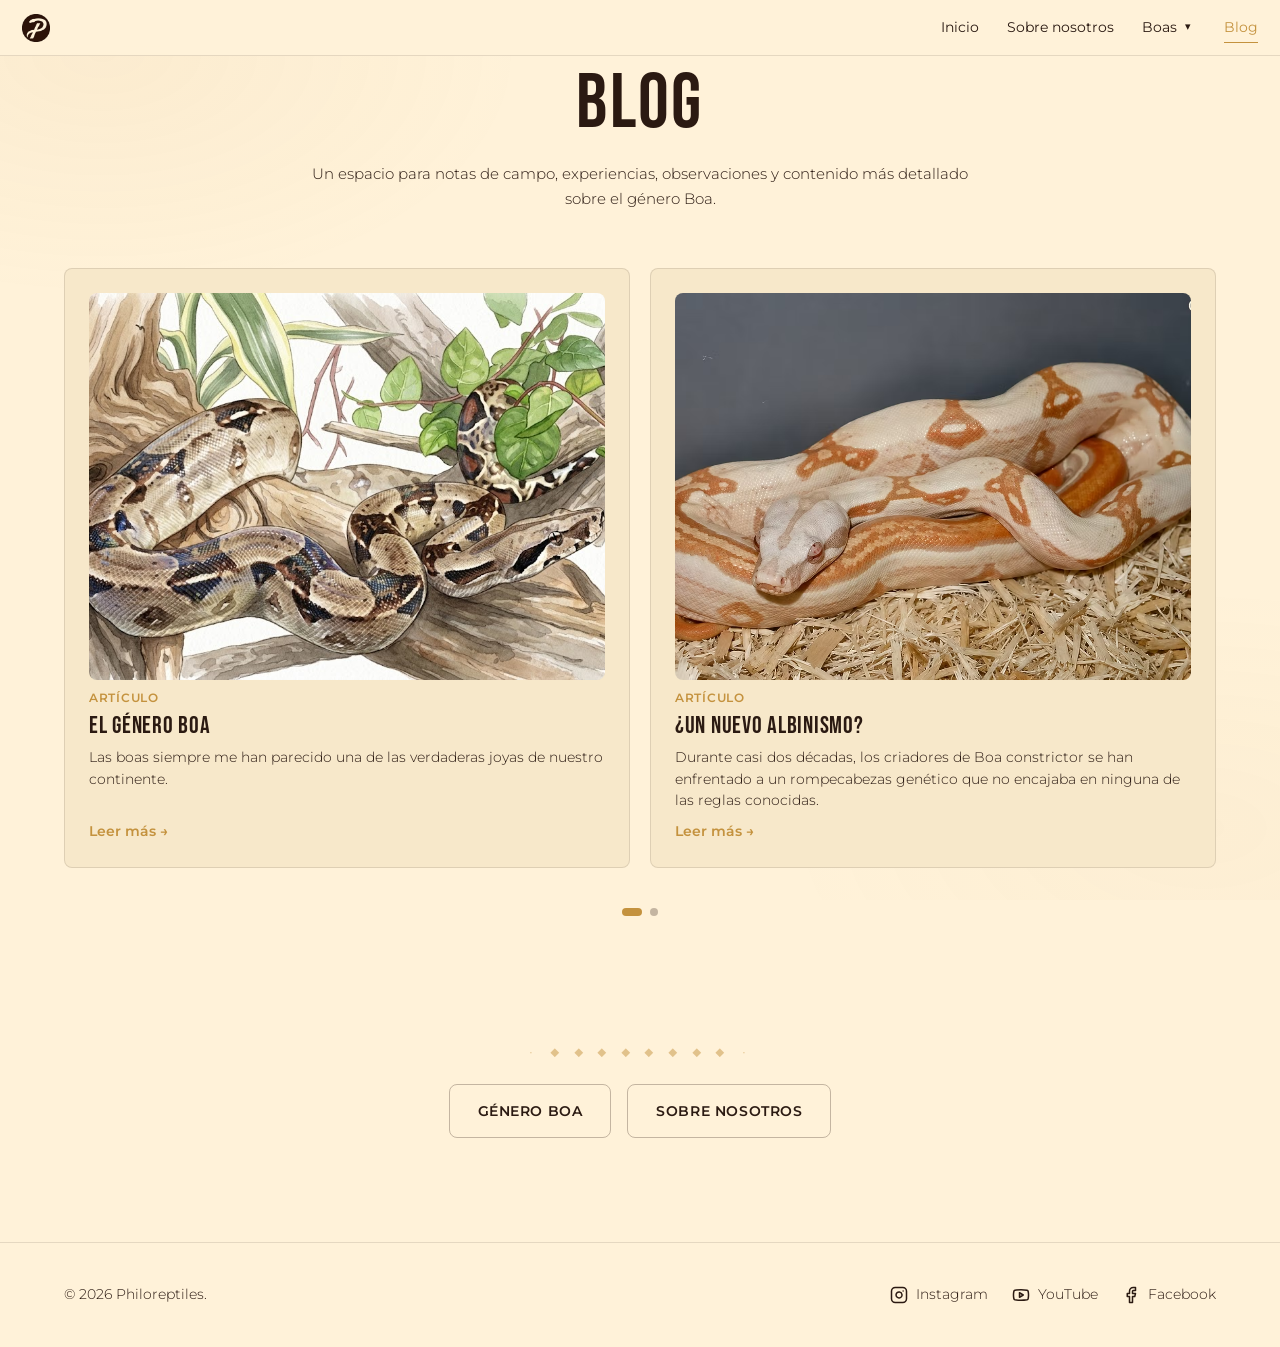
==== commit 8cc01923: "Blog" ====
--- a/blog.html
+++ b/blog.html
@@ -213,31 +213,22 @@
 
         <a href="./posts/post-1.html" class="carousel-item">
           <div class="carousel-item-image">
-            <img src="https://picsum.photos/seed/philoreptiles1/600/450" alt="[IMAGEN DEL POST 1]">
+            <img src="/img/post1_1.png" alt="[IMAGEN DEL POST 1]">
           </div>
           <span class="carousel-item-eyebrow">Artículo</span>
-          <h3 class="carousel-item-title">[Título del post 1]</h3>
-          <p class="carousel-item-text">[Extracto corto del artículo, dos o tres líneas que inviten a seguir leyendo.]</p>
+          <h3 class="carousel-item-title">El género Boa</h3>
+          <p class="carousel-item-text">Las boas siempre me han parecido una de las verdaderas joyas de nuestro continente.</p>
           <span class="carousel-item-link">Leer más →</span>
         </a>
 
         <a href="./posts/post-2.html" class="carousel-item">
           <div class="carousel-item-image">
-            <img src="https://picsum.photos/seed/philoreptiles2/600/450" alt="[IMAGEN DEL POST 2]">
+            <img src="../img/post2_1.png" alt="[IMAGEN DEL POST 2]">
           </div>
           <span class="carousel-item-eyebrow">Artículo</span>
-          <h3 class="carousel-item-title">[Título del post 2]</h3>
-          <p class="carousel-item-text">[Extracto corto del artículo, dos o tres líneas que inviten a seguir leyendo.]</p>
-          <span class="carousel-item-link">Leer más →</span>
-        </a>
-
-        <a href="./posts/post-3.html" class="carousel-item">
-          <div class="carousel-item-image">
-            <img src="https://picsum.photos/seed/philoreptiles3/600/450" alt="[IMAGEN DEL POST 3]">
-          </div>
-          <span class="carousel-item-eyebrow">Artículo</span>
-          <h3 class="carousel-item-title">[Título del post 3]</h3>
-          <p class="carousel-item-text">[Extracto corto del artículo, dos o tres líneas que inviten a seguir leyendo.]</p>
+          <h3 class="carousel-item-title">¿Un nuevo albinismo?</h3>
+          <p class="carousel-item-text">Durante casi dos décadas, los criadores de Boa constrictor se han enfrentado a un rompecabezas 
+            genético que no encajaba en ninguna de las reglas conocidas.</p>
           <span class="carousel-item-link">Leer más →</span>
         </a>
 
--- a/css/styles.css
+++ b/css/styles.css
@@ -881,9 +881,11 @@
    bloque secundario opcional. Vive dentro de .tab-panel / .species-content.
    ========================================================================== */
 
-/* --- 1. Hero de especie: imagen a sangre dentro del panel, con nombre
-   científico y común superpuestos sobre un degradado inferior. --- */
-.species-hero {
+/* --- 1. Hero de especie / apartado: imagen a sangre dentro del panel, con
+   nombre y subtítulo superpuestos sobre un degradado inferior. Compartido
+   entre taxonomía (.species-hero) y cuidados (.care-hero). --- */
+.species-hero,
+.care-hero {
   position: relative;
   overflow: hidden;
   aspect-ratio: 4 / 3;
@@ -893,25 +895,29 @@
 }
 
 @media (min-width: 768px) {
-  .species-hero {
+  .species-hero,
+  .care-hero {
     aspect-ratio: 16 / 9;
   }
 }
 
 @media (min-width: 1024px) {
-  .species-hero {
+  .species-hero,
+  .care-hero {
     max-height: 480px;
   }
 }
 
-.species-hero img {
+.species-hero img,
+.care-hero img {
   width: 100%;
   height: 100%;
   object-fit: cover;
   object-position: center;
 }
 
-.species-hero-overlay {
+.species-hero-overlay,
+.care-hero-overlay {
   position: absolute;
   inset: auto 0 0 0;
   padding: var(--space-md);
@@ -921,13 +927,15 @@
   gap: 0.2rem;
 }
 
-.species-name {
+.species-name,
+.care-hero-title {
   margin: 0;
   color: #FFF2D9;
   text-shadow: 0 2px 10px rgba(0, 0, 0, 0.45);
 }
 
-.species-common {
+.species-common,
+.care-hero-subtitle {
   margin: 0;
   color: rgba(255, 242, 217, 0.85);
   font-family: var(--font-body);
@@ -937,8 +945,36 @@
   text-shadow: 0 1px 6px rgba(0, 0, 0, 0.45);
 }
 
-/* --- 2. Ficha de datos clave: línea editorial sin tarjetas ni fondos. --- */
-.species-facts {
+/* Variante sin imagen (p. ej. Humedad, que no tiene fotografía propia):
+   composición tipográfica sobre var(--bg-elevated), con acento dorado
+   y un borde inferior en vez del degradado, ya que aquí no hay imagen
+   que perder legibilidad. */
+.care-hero.care-hero--typographic {
+  aspect-ratio: auto;
+  max-height: none;
+  background: var(--bg-elevated);
+  border-bottom: 2px solid var(--accent);
+  display: flex;
+  align-items: center;
+  justify-content: center;
+  text-align: center;
+  padding: var(--space-xl) var(--space-md);
+}
+
+.care-hero--typographic .care-hero-title {
+  color: var(--accent);
+  text-shadow: none;
+}
+
+.care-hero--typographic .care-hero-subtitle {
+  color: var(--text-muted);
+  text-shadow: none;
+}
+
+/* --- 2. Ficha de datos clave: línea editorial sin tarjetas ni fondos.
+   Compartida entre taxonomía (.species-facts) y cuidados (.care-facts). --- */
+.species-facts,
+.care-facts {
   display: flex;
   flex-direction: column;
   gap: var(--space-sm);
@@ -949,7 +985,8 @@
 }
 
 @media (min-width: 768px) {
-  .species-facts {
+  .species-facts,
+  .care-facts {
     flex-direction: row;
     flex-wrap: wrap;
     column-gap: var(--space-xl);
@@ -957,13 +994,15 @@
   }
 }
 
-.species-facts > div {
+.species-facts > div,
+.care-facts > div {
   display: flex;
   flex-direction: column;
   gap: 0.15rem;
 }
 
-.species-facts dt {
+.species-facts dt,
+.care-facts dt {
   font-family: var(--font-heading);
   font-size: 0.75rem;
   letter-spacing: 0.08em;
@@ -971,7 +1010,8 @@
   color: var(--accent);
 }
 
-.species-facts dd {
+.species-facts dd,
+.care-facts dd {
   margin: 0;
   color: var(--text);
 }
@@ -996,17 +1036,21 @@
   text-transform: uppercase;
 }
 
-/* --- 3. Texto descriptivo a ancho de lectura cómodo. --- */
-.species-body {
+/* --- 3. Texto descriptivo a ancho de lectura cómodo. Compartido entre
+   taxonomía (.species-body) y cuidados (.care-body). --- */
+.species-body,
+.care-body {
   max-width: 70ch;
   margin-bottom: var(--space-lg);
 }
 
-.species-body p {
+.species-body p,
+.care-body p {
   margin-bottom: var(--space-sm);
 }
 
-.species-body p:last-child {
+.species-body p:last-child,
+.care-body p:last-child {
   margin-bottom: 0;
 }
 
@@ -1184,21 +1228,7 @@
   }
 }
 
-/* Área visual: Círculo con SVG (Conoce a las boas) */
-.carousel-item-icon {
-  width: 64px;
-  height: 64px;
-  border-radius: 50%;
-  background: var(--bg);
-  display: flex;
-  align-items: center;
-  justify-content: center;
-  color: var(--accent);
-  margin-bottom: var(--space-xs); /* Antes var(--space-sm): separación interna excesiva */
-  flex-shrink: 0;
-}
-
-/* Área visual: Imagen (Últimos artículos) */
+/* Área visual: Imagen (Conoce a las boas / Últimos artículos) */
 .carousel-item-image {
   position: relative;
   width: 100%;
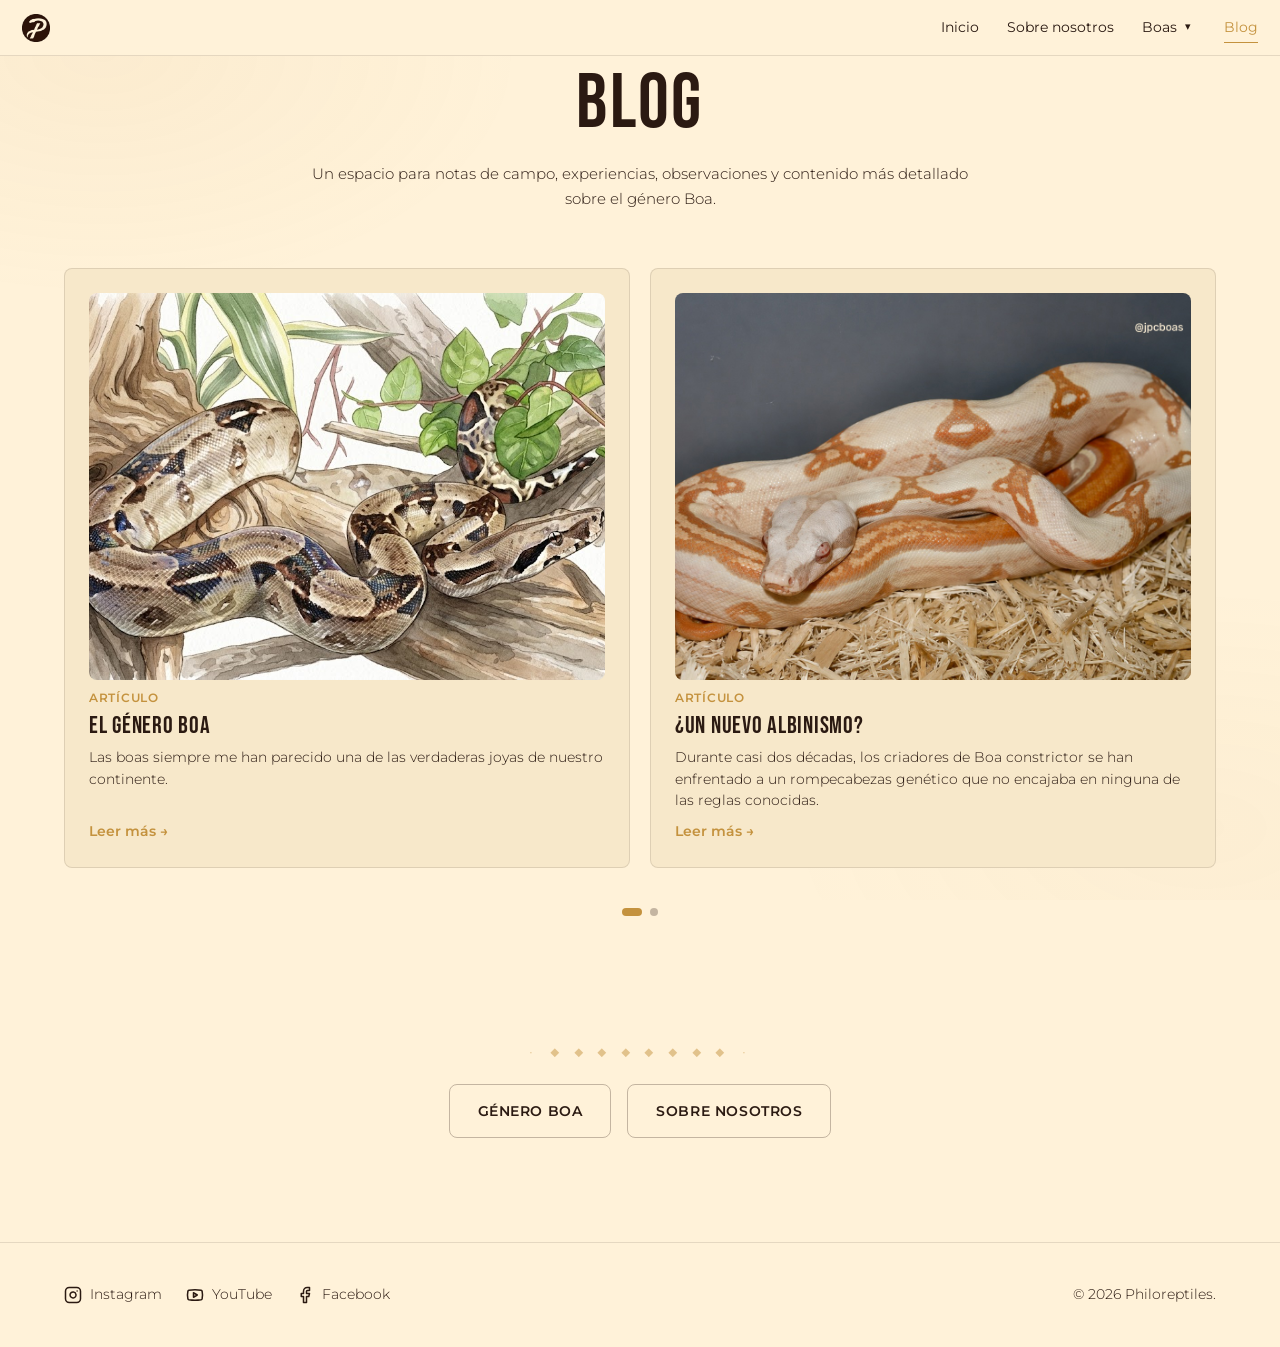
==== commit 689d0ac6: "Footer" ====
--- a/blog.html
+++ b/blog.html
@@ -223,7 +223,7 @@
 
         <a href="./posts/post-2.html" class="carousel-item">
           <div class="carousel-item-image">
-            <img src="../img/post2_1.png" alt="[IMAGEN DEL POST 2]">
+            <img src="../img/post2_1.jpg" alt="[IMAGEN DEL POST 2]">
           </div>
           <span class="carousel-item-eyebrow">Artículo</span>
           <h3 class="carousel-item-title">¿Un nuevo albinismo?</h3>
@@ -254,7 +254,6 @@
 
 <footer class="main-footer">
   <div class="container footer-content">
-    <p>© 2026 Philoreptiles.</p>
     <div class="social-links">
       <a href="https://www.instagram.com/philoreptiles/" rel="noopener noreferrer" target="_blank">
         <svg xmlns="http://www.w3.org/2000/svg" width="18" height="18" viewBox="0 0 24 24" fill="none" stroke="currentColor" stroke-width="2" stroke-linecap="round" stroke-linejoin="round" class="social-icon"><rect width="20" height="20" x="2" y="2" rx="5" ry="5"/><path d="M16 11.37A4 4 0 1 1 12.63 8 4 4 0 0 1 16 11.37z"/><line x1="17.5" x2="17.51" y1="6.5" y2="6.5"/></svg>
@@ -269,6 +268,7 @@
         Facebook
       </a>
     </div>
+    <p>© 2026 Philoreptiles.</p>
   </div>
 </footer>
 
